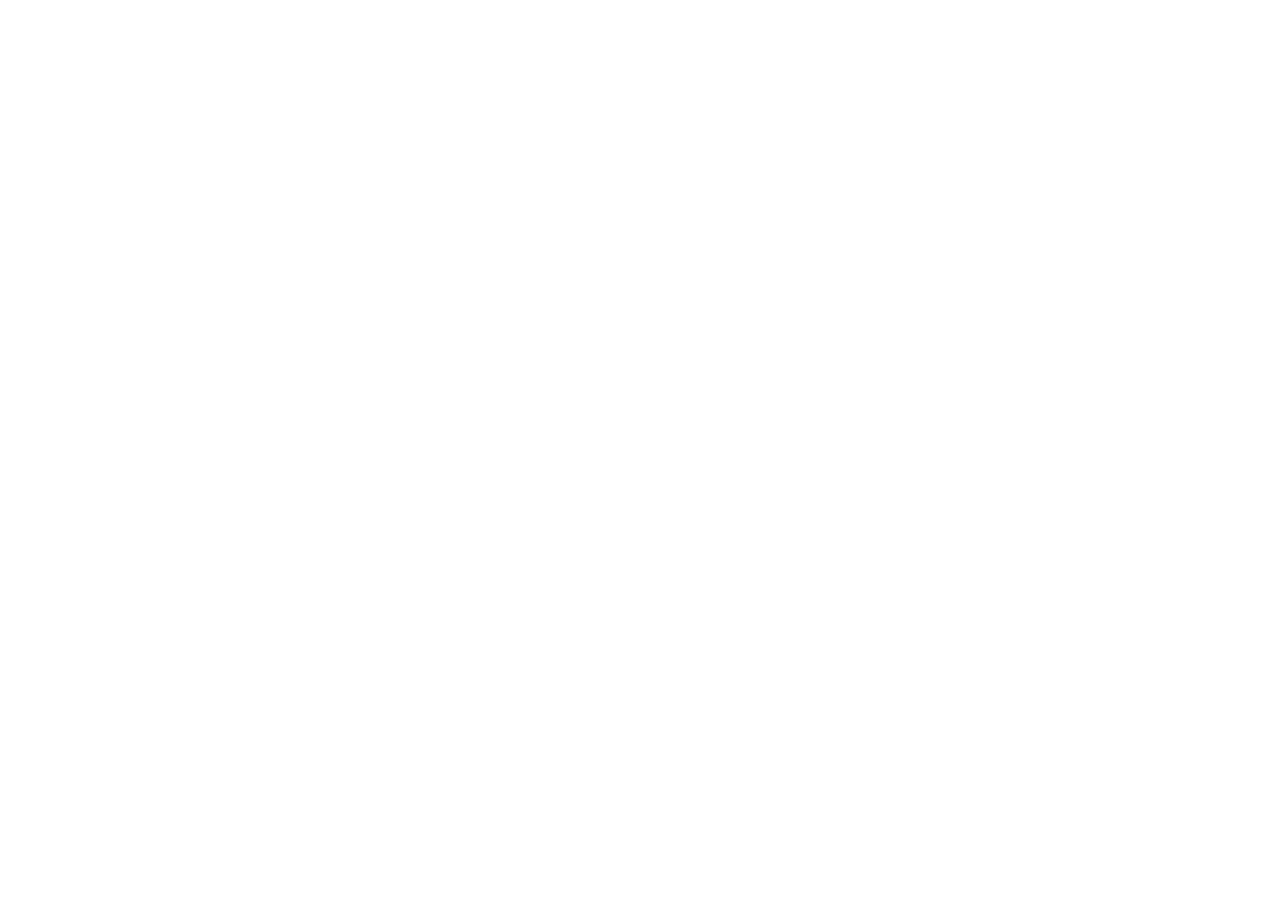
==== pages/index.html @ aff16e73 "Base" ====
<!DOCTYPE html>
<html lang="pt-br">
<head>
    <meta charset="UTF-8">
    <meta http-equiv="X-UA-Compatible" content="IE=edge">
    <meta name="viewport" content="width=device-width, initial-scale=1.0">
    <link rel="stylesheet" href="./styles/style.css">
    <title>LinkedIn</title>
</head>
<body>
   
</body>
</html>
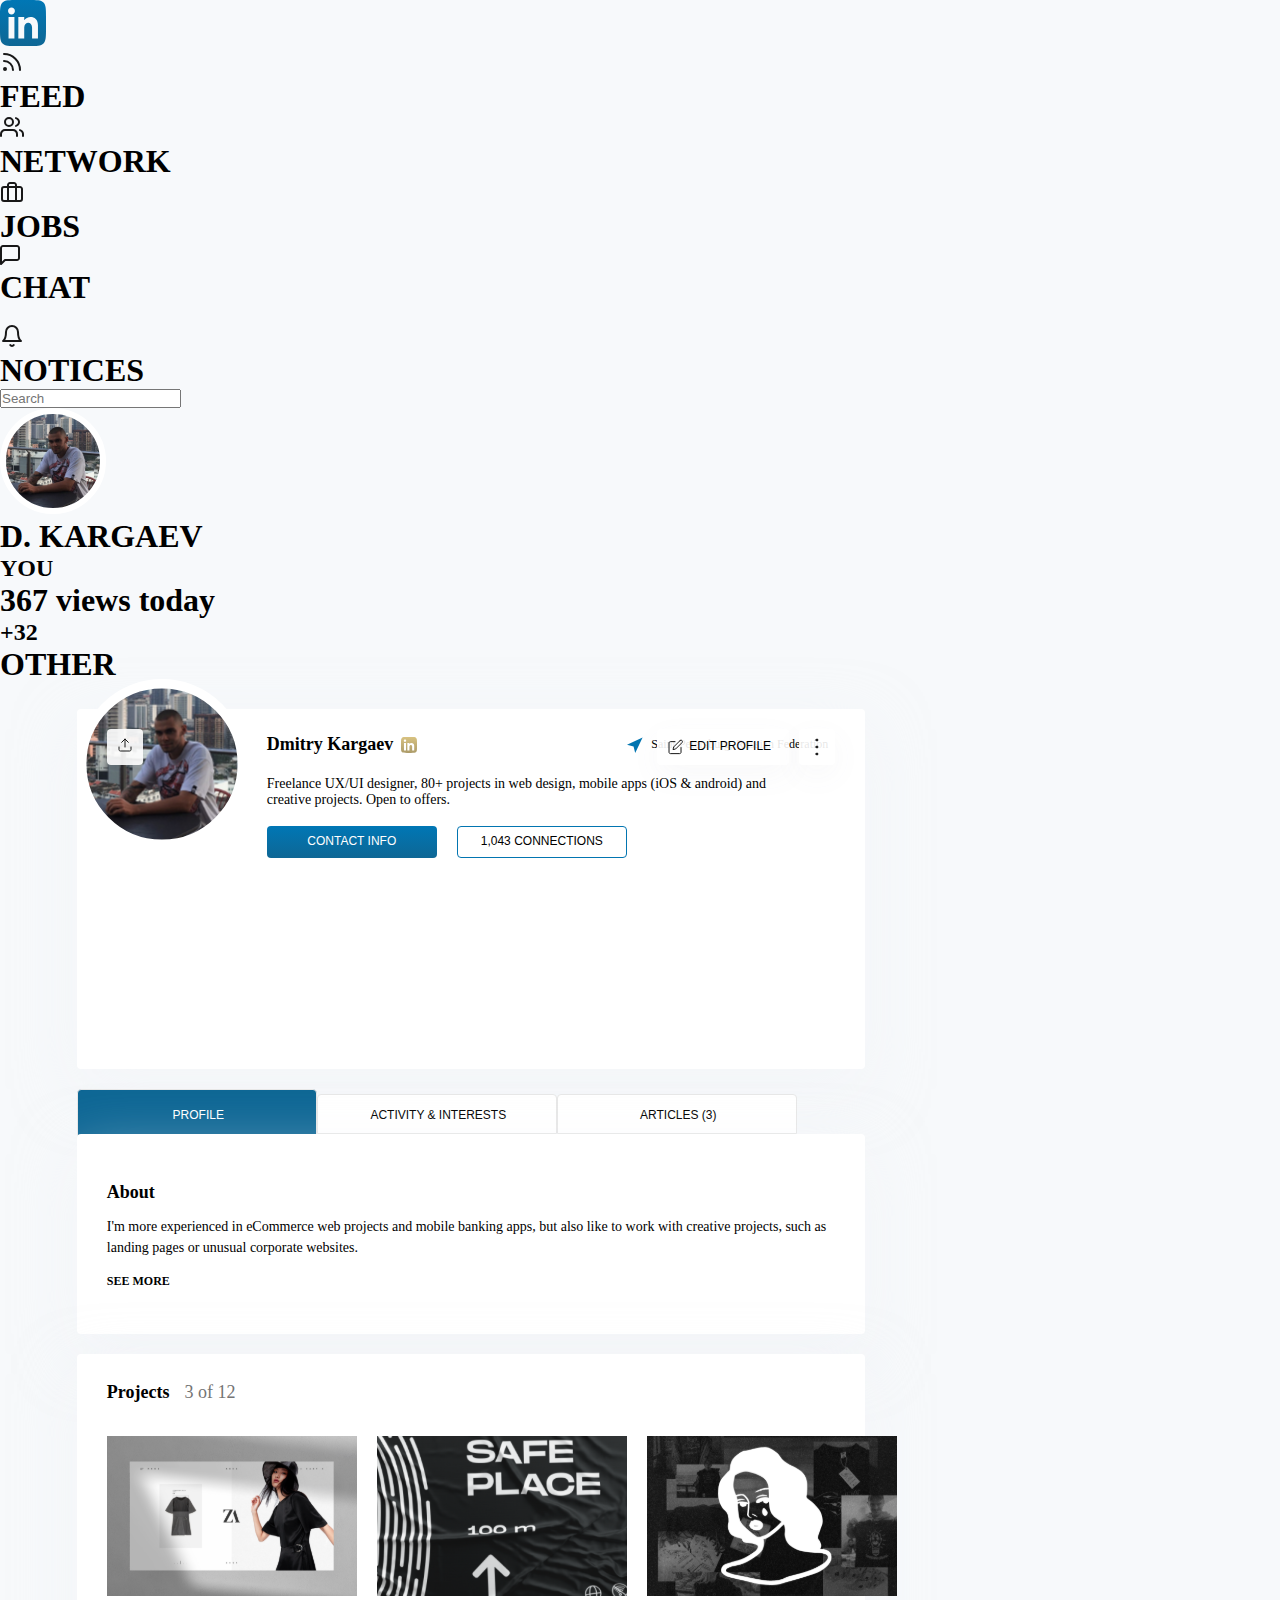
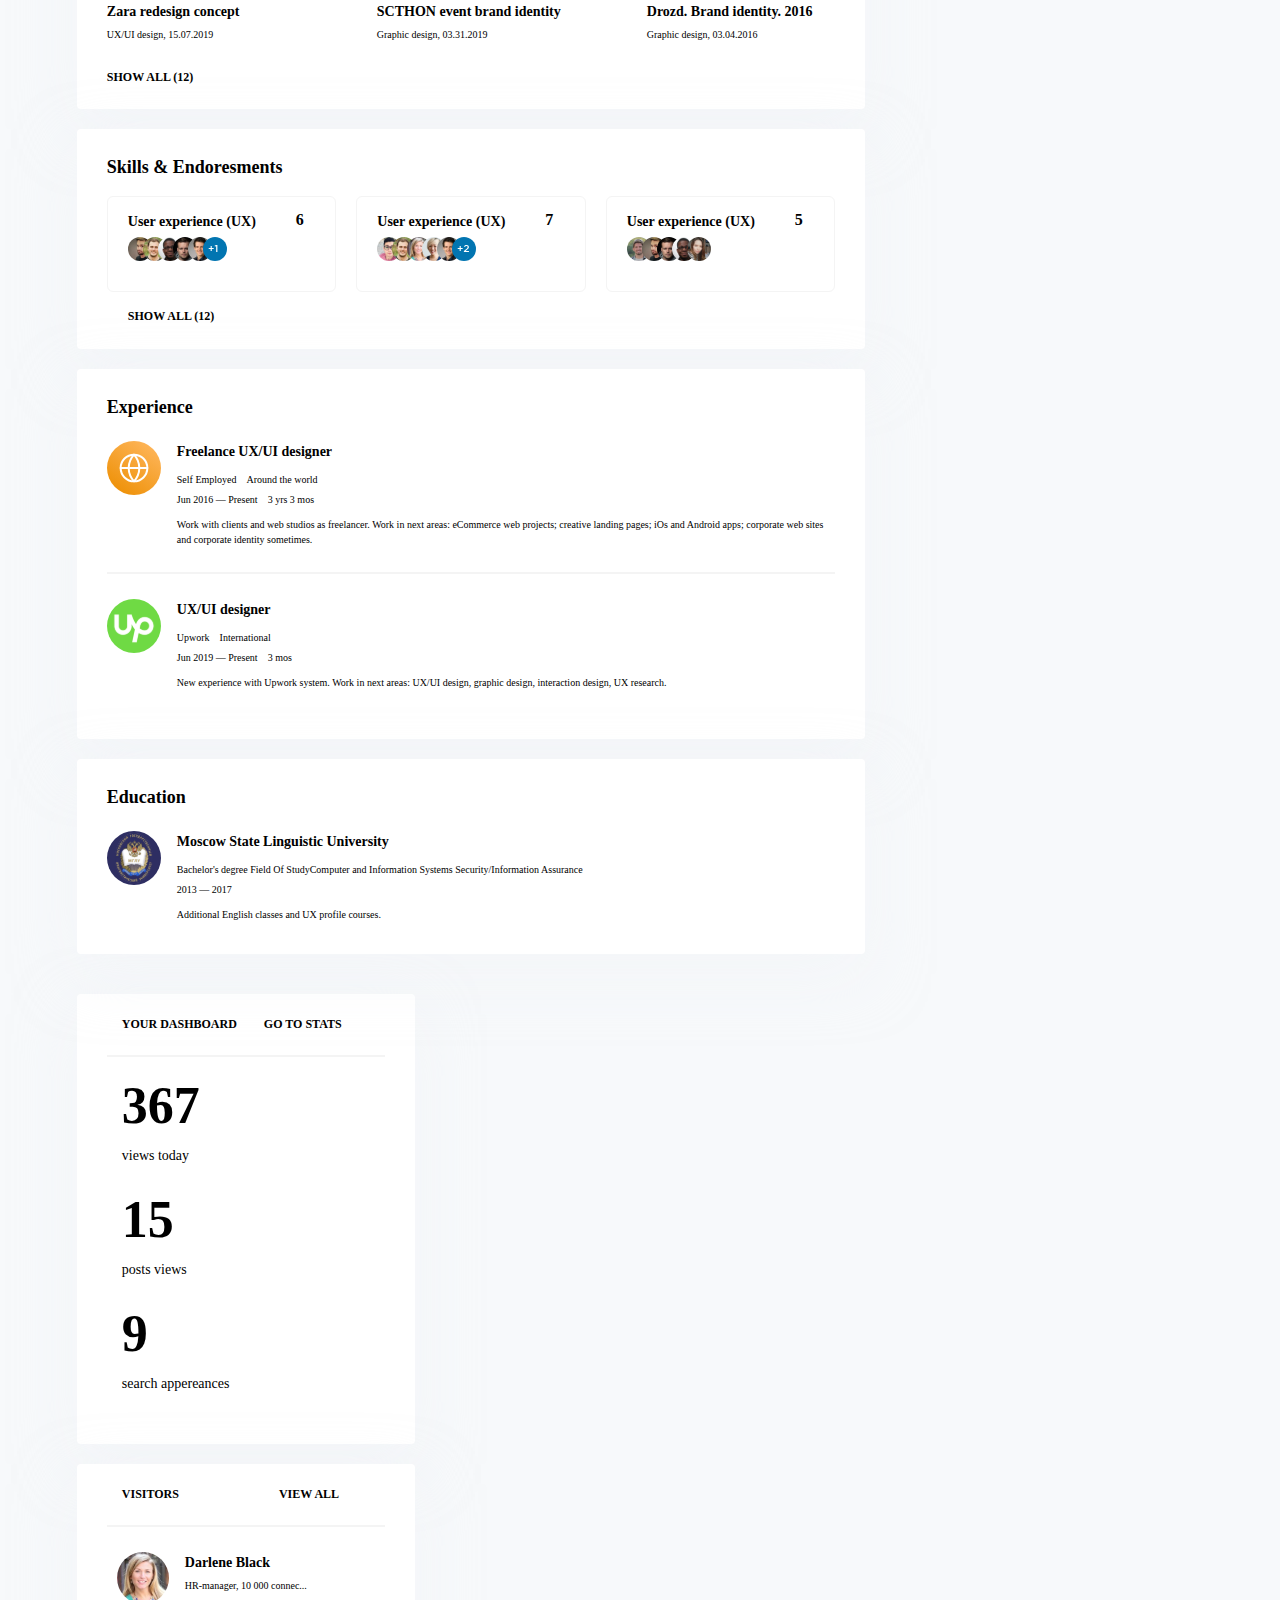
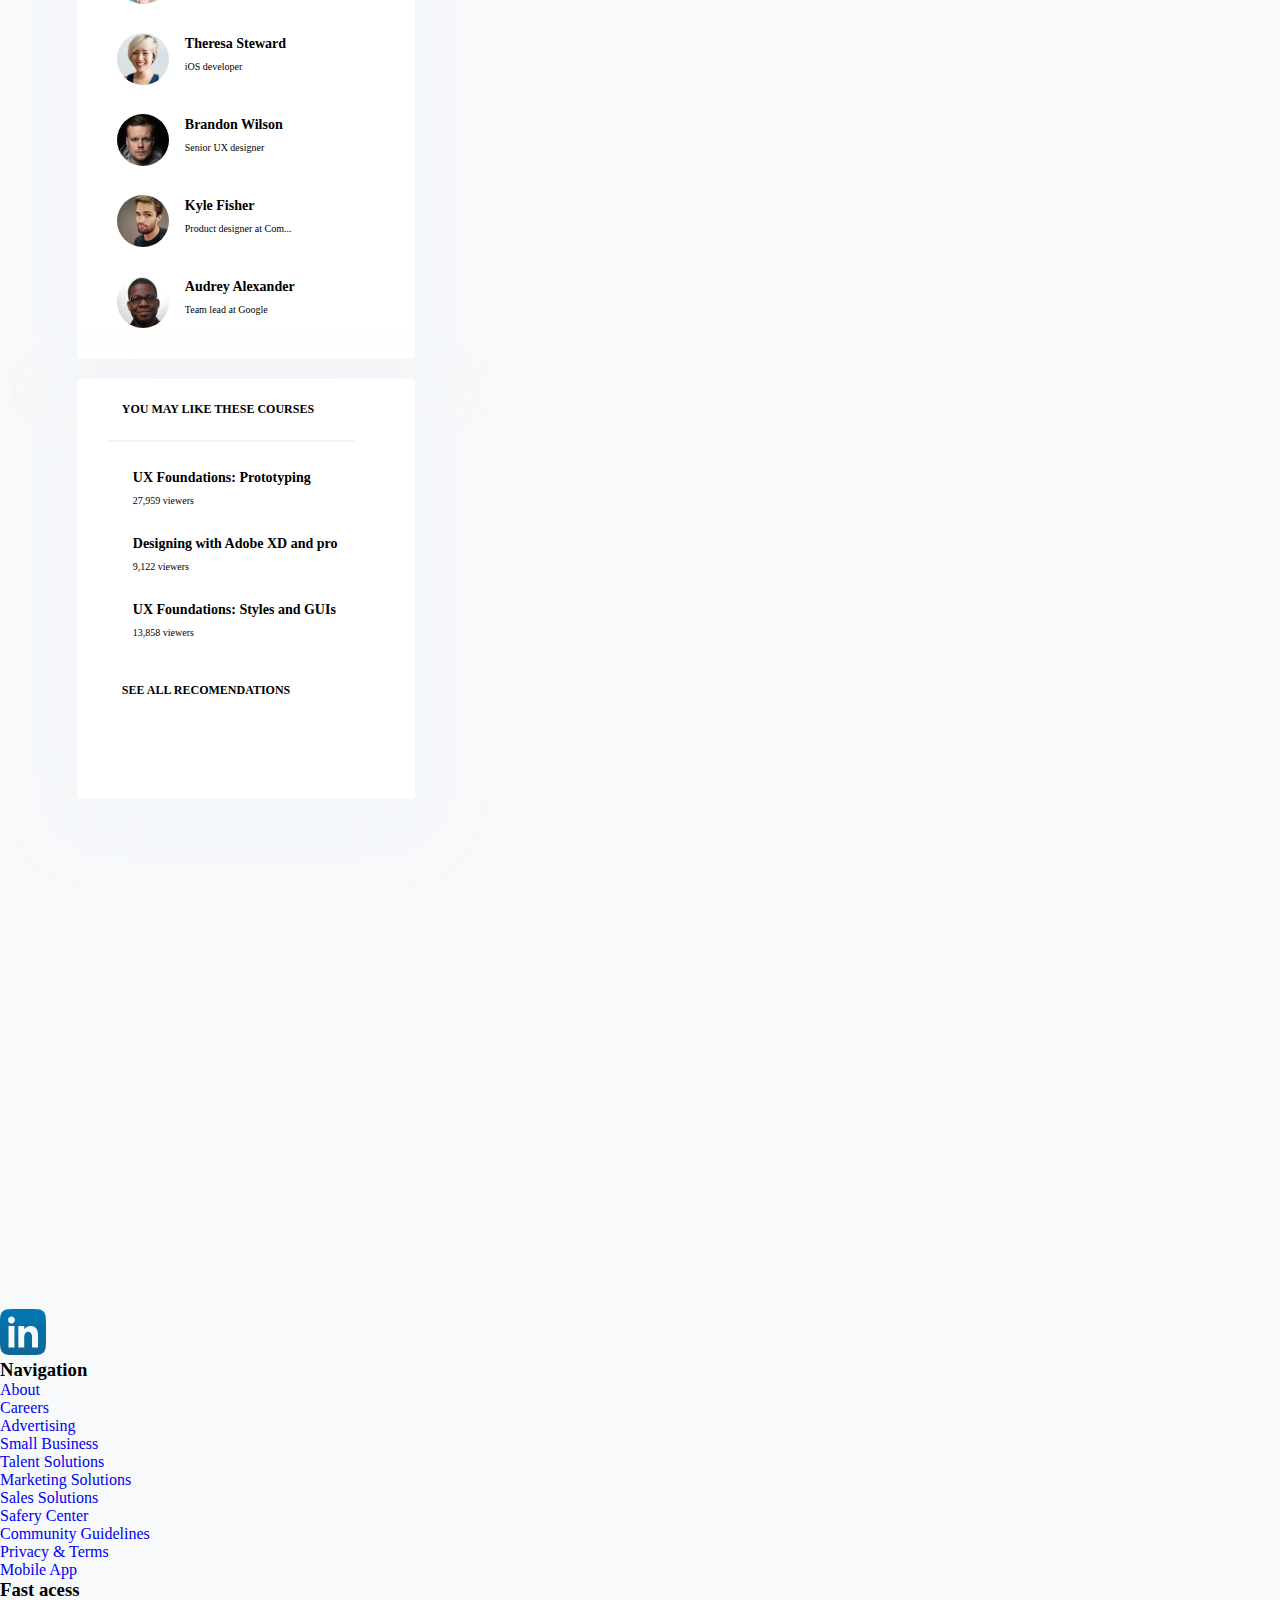
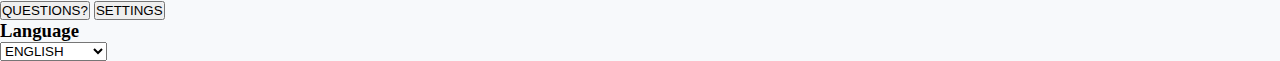
==== commit 1a2f3549: "doing  header" ====
--- a/pages/index.html
+++ b/pages/index.html
@@ -1,13 +1,482 @@
 <!DOCTYPE html>
 <html lang="pt-br">
-<head>
-    <meta charset="UTF-8">
-    <meta http-equiv="X-UA-Compatible" content="IE=edge">
-    <meta name="viewport" content="width=device-width, initial-scale=1.0">
-    <link rel="stylesheet" href="./styles/style.css">
+  <head>
+    <meta charset="UTF-8" />
+    <meta http-equiv="X-UA-Compatible" content="IE=edge" />
+    <meta name="viewport" content="width=device-width, initial-scale=1.0" />
+    <link rel="stylesheet" href="../src/components/style.css" />
     <title>LinkedIn</title>
-</head>
-<body>
-   
-</body>
-</html>+  </head>
+  <body>
+    <header>
+      <nav>
+        <!-- Logo Header -->
+        <div class="header-divisor">
+          <div class="header-logo">
+            <a href=""><img src="../src/img/header-img/logo.svg" alt="" /></a>
+          </div>
+        </div>
+
+        <!-- Icons Header -->
+        <div class="header-divisor">
+          <div class="icons-header">
+            <div class="icon-on-header">
+              <img src="../src/img/header-img/wifi-header.svg" alt="" />
+              <h1>FEED</h1>
+            </div>
+            <div class="icon-on-header">
+              <img src="../src/img/header-img/users-header.svg" alt="" />
+              <h1>NETWORK</h1>
+            </div>
+            <div class="icon-on-header">
+              <img src="../src/img/header-img/work-header.svg" alt="" />
+              <h1>JOBS</h1>
+            </div>
+            <div class="icon-on-header">
+              <img src="../src/img/header-img/msg-header.svg" alt="" />
+              <h1>CHAT</h1>
+            </div>
+            <img
+              src="../src/img/header-img/chat-count.svg"
+              class="chat-count-alert"
+              alt=""
+            />
+            <div class="icon-on-header">
+              <img src="../src/img/header-img/bell-header.svg" alt="" />
+              <h1>NOTICES</h1>
+            </div>
+          </div>
+        </div>
+
+        <!-- Search Header -->
+        <div class="header-divisor">
+          <div class="search-header">
+            <i class="fa-solid fa-magnifying-glass"></i>
+            <input type="text" placeholder="Search" />
+          </div>
+        </div>
+
+        <!-- Profile Header -->
+        <div class="header-divisor">
+          <div class="profile-header">
+            <div>
+              <img src="../src/img/feed-img/dmitry-kargaev-feed.svg" alt="" />
+            </div>
+
+            <div class="gapper-header">
+              <div class="text-header-profile">
+                <h1>D. KARGAEV</h1>
+                <h2>YOU</h2>
+              </div>
+              <div class="text-header-profile2">
+                <h1>367 views today</h1>
+                <h2>+32</h2>
+                <i class="fa-solid fa-arrow-trend-up"></i>
+              </div>
+            </div>
+          </div>
+        </div>
+        <div class="header-divisor other-header">
+          <i class="fa-solid fa-ellipsis"></i>
+          <h1>OTHER</h1>
+        </div>
+      </nav>
+    </header>
+    <div class="container-pattern">
+      <div class="container-70-profile">
+        <div class="box-container-feed">
+          <img src="../src/img/profile-img/profile-cape.svg" alt="" />
+
+          <div class="edit-profile">
+            <button class="button-upload">
+              <img src="../src/img/profile-img/upload.svg" alt="" />
+            </button>
+          </div>
+          <div class="edit-profile-container">
+            <button class="button-edit-profile">
+              <img src="../src/img/feed-img/edit.svg" alt="" />
+              <p class="edit-profile-text">EDIT PROFILE</p>
+            </button>
+            <button class="button-three-points">
+              <img src="../src/img/feed-img/more-horizontal.svg" alt="" />
+            </button>
+          </div>
+          <div class="profile-bio">
+            <div class="profile-photo">
+              <img src="../src/img/feed-img/profile-photo.svg" alt="" />
+            </div>
+            <div class="bio">
+              <div class="flex">
+                <div class="name">
+                  <p class="text"><b>Dmitry Kargaev</b></p>
+                  <img src="../src/img/feed-img/linkedin-logo.svg" alt="" />
+                </div>
+                <div class="location">
+                  <img
+                    class="location-img"
+                    src="../src/img/feed-img/send.svg"
+                    alt=""
+                  />
+                  <p class="text-2">Saint Petersburg, Russian Federation</p>
+                </div>
+              </div>
+              <div class="description">
+                <p class="text-3">
+                  Freelance UX/UI designer, 80+ projects in web design, mobile
+                  apps (iOS & android) and creative projects. Open to offers.
+                </p>
+              </div>
+              <div class="contact-info">
+                <button class="info text-button">CONTACT INFO</button>
+                <button class="conections text-button-2">
+                  1,043 CONNECTIONS
+                </button>
+              </div>
+            </div>
+          </div>
+        </div>
+        <div class="buttons-about">
+          <button class="profile-about">
+            <p class="card-about">PROFILE</p>
+          </button>
+          <button class="interestes-about">
+            <p class="card-about">ACTIVITY & INTERESTS</p>
+          </button>
+          <button class="articles-about">
+            <p class="card-about">ARTICLES (3)</p>
+          </button>
+        </div>
+        <div class="box-container-feed-2">
+          <div class="about">
+            <p class="about-title"><b>About</b></p>
+            <p class="about-text">
+              I'm more experienced in eCommerce web projects and mobile banking
+              apps, but also like to work with creative projects, such as
+              landing pages or unusual corporate websites.
+            </p>
+            <a class="link-see-more" href="#"> <b>SEE MORE</b></a>
+          </div>
+        </div>
+        <div class="box-container-feed-3">
+          <div class="projects">
+            <p class="title-projects"><b>Projects</b></p>
+            <p class="subtitle-projects">3 of 12</p>
+          </div>
+          <div class="photos-projects">
+            <div class="projects-carrosel">
+              <img src="../src/img/feed-img/zara.svg" alt="" />
+              <p class="projects-title-carrosel">
+                <b>Zara redesign concept</b>
+              </p>
+              <p class="projects-subtitle-carrosel">UX/UI design, 15.07.2019</p>
+              <a class="show-all" href="#"> <b>SHOW ALL (12)</b></a>
+            </div>
+            <div class="projects-carrosel">
+              <img src="../src/img/feed-img/event.svg" alt="" />
+              <p class="projects-title-carrosel">
+                <b> SCTHON event brand identity</b>
+              </p>
+              <p class="projects-subtitle-carrosel">
+                Graphic design, 03.31.2019
+              </p>
+            </div>
+            <div class="projects-carrosel">
+              <img src="../src/img/feed-img/drozd.svg" alt="" />
+              <p class="projects-title-carrosel">
+                <b>Drozd. Brand identity. 2016</b>
+              </p>
+              <p class="projects-subtitle-carrosel">
+                Graphic design, 03.04.2016
+              </p>
+            </div>
+          </div>
+        </div>
+        <div class="box-container-feed-4">
+          <div class="skills">
+            <p class="title-skills"><b>Skills & Endoresments</b></p>
+          </div>
+          <div class="users">
+            <div class="ux">
+              <div class="number-flex">
+                <p class="title-ux"><b>User experience (UX)</b></p>
+                <p class="number"><b>6</b></p>
+              </div>
+              <img src="../src/img/profile-img/users-1-skills.svg" alt="" />
+
+              <div class="show-all-div">
+                <a class="show-all" href="#"> <b>SHOW ALL (12)</b></a>
+              </div>
+            </div>
+            <div class="ux">
+              <div class="number-flex">
+                <p class="title-ux"><b>User experience (UX)</b></p>
+                <p class="number"><b>7</b></p>
+              </div>
+              <img src="../src/img/profile-img/users-2-skills.svg" alt="" />
+            </div>
+            <div class="ux">
+              <div class="number-flex">
+                <p class="title-ux"><b>User experience (UX)</b></p>
+                <p class="number"><b>5</b></p>
+              </div>
+              <img src="../src/img/profile-img/users-3-skills.svg" alt="" />
+            </div>
+          </div>
+        </div>
+        <div class="box-container-feed-5">
+          <p class="title-experience"><b>Experience</b></p>
+          <div class="experience-section-1">
+            <div class="freelancer-img">
+              <img src="../src/img/feed-img/freelancer-ux.svg" alt="" />
+            </div>
+            <div class="experience-section-1-column">
+              <p class="freelancer-title"><b>Freelance UX/UI designer</b></p>
+              <div class="second-text">
+                <p class="self-description">Self Employed</p>
+                <p class="self-description">Around the world</p>
+              </div>
+              <div class="second-text">
+                <p class="date-descripiton">Jun 2016 — Present</p>
+                <p class="year-descripiton">3 yrs 3 mos</p>
+              </div>
+              <p class="description-final-text">
+                Work with clients and web studios as freelancer. Work in next
+                areas: eCommerce web projects; creative landing pages; iOs and
+                Android apps; corporate web sites and corporate identity
+                sometimes.
+              </p>
+            </div>
+          </div>
+          <hr />
+          <div class="experience-section-1">
+            <div class="freelancer-img">
+              <img src="../src//img/feed-img/ux.svg" alt="" />
+            </div>
+            <div class="experience-section-1-column">
+              <p class="freelancer-title"><b>UX/UI designer</b></p>
+              <div class="second-text">
+                <p class="self-description">Upwork</p>
+                <p class="self-description">International</p>
+              </div>
+              <div class="second-text">
+                <p class="date-descripiton">Jun 2019 — Present</p>
+                <p class="year-descripiton">3 mos</p>
+              </div>
+              <p class="description-final-text">
+                New experience with Upwork system. Work in next areas: UX/UI
+                design, graphic design, interaction design, UX research.
+              </p>
+            </div>
+          </div>
+        </div>
+        <div class="box-container-feed-6">
+          <div class="skills">
+            <p class="title-skills"><b>Education</b></p>
+          </div>
+          <div class="experience-section-1">
+            <div class="freelancer-img">
+              <img src="../src/img/feed-img/moscow.svg" alt="" />
+            </div>
+            <div class="experience-section-1-column">
+              <p class="freelancer-title">
+                <b>Moscow State Linguistic University</b>
+              </p>
+              <div class="second-text">
+                <p class="self-description">
+                  Bachelor's degree Field Of StudyComputer and Information
+                  Systems Security/Information Assurance
+                </p>
+              </div>
+              <div class="second-text">
+                <p class="date-descripiton">2013 — 2017</p>
+              </div>
+              <p class="description-final-text">
+                Additional English classes and UX profile courses​.
+              </p>
+            </div>
+          </div>
+        </div>
+      </div>
+      <div class="container-30-profile">
+        <div class="box-container-right">
+          <div class="title-container-right">
+            <p class="dash-board"><b>YOUR DASHBOARD</b></p>
+            <a class="go-stats" href="#"><b>GO TO STATS</b></a>
+          </div>
+          <hr />
+          <div class="numbers-dashboard">
+            <p class="style-numbers"><b>367</b></p>
+            <p class="style-text">views today</p>
+          </div>
+          <div class="numbers-dashboard">
+            <p class="style-numbers"><b>15</b></p>
+            <p class="style-text">posts views</p>
+          </div>
+          <div class="numbers-dashboard">
+            <p class="style-numbers"><b>9</b></p>
+            <p class="style-text">search appereances</p>
+          </div>
+        </div>
+        <div class="box-container-right-2">
+          <div class="title-container-right-2">
+            <p class="dash-board"><b>VISITORS</b></p>
+            <p class="go-stats"><b>VIEW ALL</b></p>
+          </div>
+          <hr />
+          <div class="experience-section-1">
+            <div class="visitors-img">
+              <img src="../src/img/profile-img/darlene-black.svg" alt="" />
+            </div>
+            <div class="experience-section-1-column">
+              <p class="freelancer-title"><b>Darlene Black</b></p>
+              <div class="carreer">
+                <p class="self-description">HR-manager, 10 000 connec...</p>
+              </div>
+            </div>
+          </div>
+          <div class="experience-section-1">
+            <div class="visitors-img">
+              <img src="../src/img/profile-img/theresa-steward.svg" alt="" />
+            </div>
+            <div class="experience-section-1-column">
+              <p class="freelancer-title"><b>Theresa Steward</b></p>
+              <div class="carreer">
+                <p class="self-description">iOS developer</p>
+              </div>
+            </div>
+          </div>
+
+          <div class="experience-section-1">
+            <div class="visitors-img">
+              <img src="../src/img/profile-img/brandon-wilson.svg" alt="" />
+            </div>
+            <div class="experience-section-1-column">
+              <p class="freelancer-title"><b>Brandon Wilson</b></p>
+              <div class="carreer">
+                <p class="self-description">Senior UX designer</p>
+              </div>
+            </div>
+          </div>
+
+          <div class="experience-section-1">
+            <div class="visitors-img">
+              <img src="../src/img/profile-img/kyle-fisher.svg" alt="" />
+            </div>
+            <div class="experience-section-1-column">
+              <p class="freelancer-title"><b>Kyle Fisher</b></p>
+              <div class="carreer">
+                <p class="self-description">Product designer at Com...</p>
+              </div>
+            </div>
+          </div>
+
+          <div class="experience-section-1">
+            <div class="visitors-img">
+              <img src="../src/img/profile-img/audrey-alexander.svg" alt="" />
+            </div>
+            <div class="experience-section-1-column">
+              <p class="freelancer-title"><b>Audrey Alexander</b></p>
+              <div class="carreer">
+                <p class="self-description">Team lead at Google</p>
+              </div>
+            </div>
+          </div>
+        </div>
+        <div class="box-container-right-3">
+          <div class="title-container-right-2">
+            <p class="dash-board"><b>YOU MAY LIKE THESE COURSES</b></p>
+          </div>
+          <hr />
+          <div class="experience-section-1">
+            <div class="visitors-img">
+              <img src="../src/img/feed-img/foundations.svg" alt="" />
+            </div>
+            <div class="experience-section-1-column">
+              <p class="freelancer-title"><b>UX Foundations: Prototyping</b></p>
+              <div class="carreer">
+                <p class="self-description">27,959 viewers</p>
+              </div>
+            </div>
+          </div>
+          <div class="experience-section-1">
+            <div class="visitors-img">
+              <img src="../src/img/profile-img/designing-with.svg" alt="" />
+            </div>
+            <div class="experience-section-1-column">
+              <p class="freelancer-title">
+                <b>Designing with Adobe XD and pro</b>
+              </p>
+              <div class="carreer">
+                <p class="self-description">9,122 viewers</p>
+              </div>
+            </div>
+          </div>
+          <div class="experience-section-1">
+            <div class="visitors-img">
+              <img src="../src/img/profile-img/ux-styles.svg" alt="" />
+            </div>
+            <div class="experience-section-1-column">
+              <p class="freelancer-title">
+                <b>UX Foundations: Styles and GUIs</b>
+              </p>
+              <div class="carreer">
+                <p class="self-description">13,858 viewers</p>
+              </div>
+            </div>
+          </div>
+
+          <p class="show-all-2"><b>SEE ALL RECOMENDATIONS</b></p>
+        </div>
+      </div>
+    </div>
+    <footer>
+      <div class="imgs-footer-logo">
+        <img src="../src/img/header-img/logo.svg" alt="" />
+        <img src="../src/img/header-img/linkedin-txt-footer.svg" alt="" />
+      </div>
+      <div class="col01-footer">
+        <ul>
+          <li><h3>Navigation</h3></li>
+          <li><a href="#">About</a></li>
+          <li><a href="#">Careers</a></li>
+          <li><a href="#">Advertising</a></li>
+          <li><a href="#">Small Business</a></li>
+        </ul>
+      </div>
+      <div class="coltxt-footer">
+        <ul>
+          <li><a href="#">Talent Solutions</a></li>
+          <li><a href="#">Marketing Solutions</a></li>
+          <li><a href="#">Sales Solutions</a></li>
+          <li><a href="#">Safery Center</a></li>
+        </ul>
+      </div>
+      <div class="coltxt-footer">
+        <ul>
+          <li><a href="#">Community Guidelines</a></li>
+          <li><a href="#">Privacy & Terms</a></li>
+          <li><a href="#">Mobile App</a></li>
+        </ul>
+      </div>
+      <div class="col02-footer">
+        <h3>Fast acess</h3>
+        <div class="bts-on-footer">
+          <button class="blue-button-ft">
+            QUESTIONS?<i class="fa-regular fa-circle-question"></i>
+          </button>
+          <button class="off-button-ft">
+            SETTINGS<i class="fa-solid fa-gear"></i>
+          </button>
+        </div>
+      </div>
+      <div class="col02-footer">
+        <h3>Language</h3>
+        <select name="lang" id="">
+          <option value="english">ENGLISH</option>
+          <option value="pt-br">PORTUGUÊS</option>
+          <option value="spanish">ESPANHOL</option>
+        </select>
+      </div>
+    </footer>
+  </body>
+</html>
--- a/src/components/style.css
+++ b/src/components/style.css
@@ -0,0 +1,16 @@
+@import url(./feed.css);
+@import url(./index.css);
+@import url(./constants.css);
+
+* {
+    margin: 0;
+    padding: 0;
+}
+
+body {
+    background-color: var(--bg-color);
+}
+
+.container-pattern  {
+    margin: 2% 6%;
+}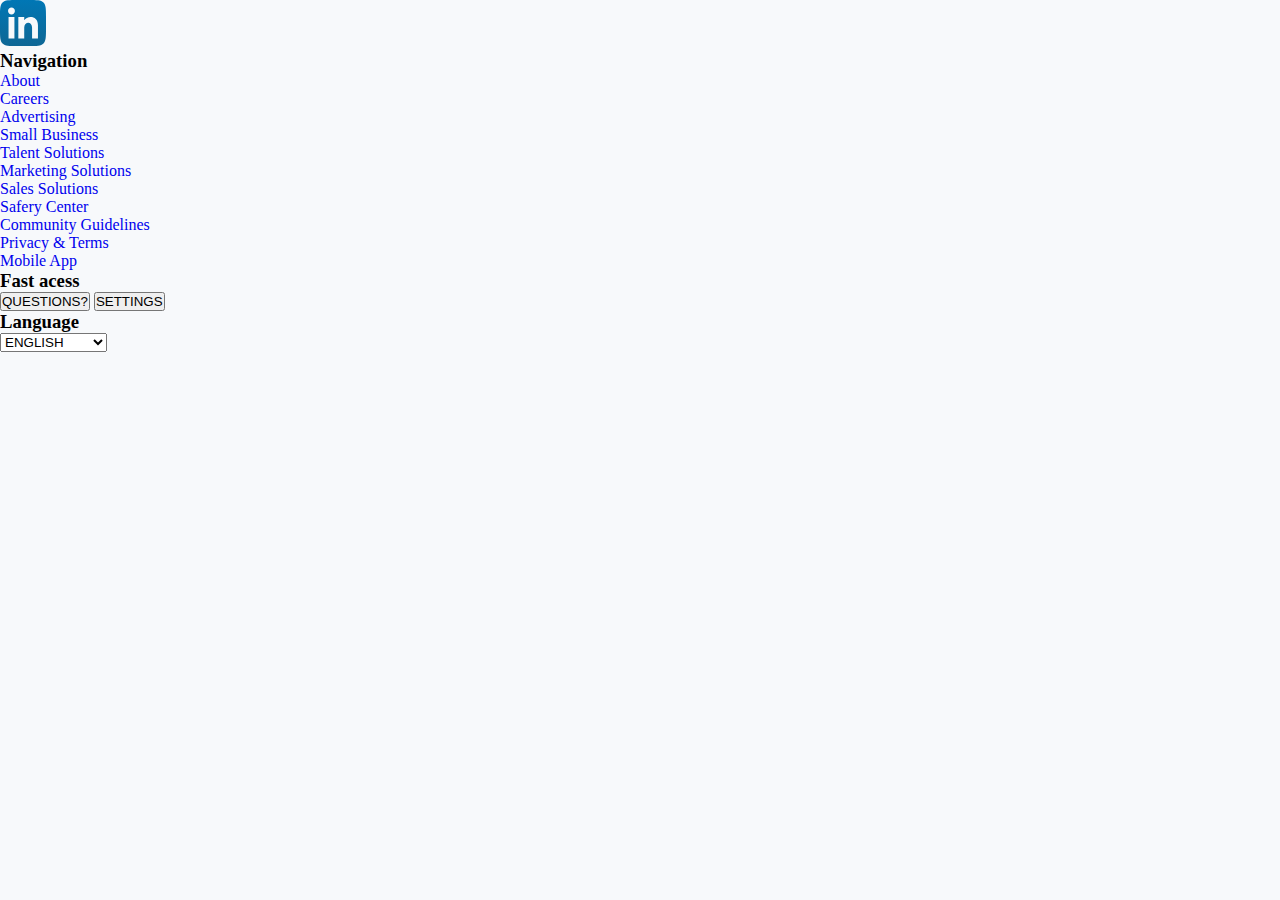
==== commit fda2194b: "Footers" ====
--- a/pages/index.html
+++ b/pages/index.html
@@ -1,482 +1,59 @@
 <!DOCTYPE html>
 <html lang="pt-br">
-  <head>
-    <meta charset="UTF-8" />
-    <meta http-equiv="X-UA-Compatible" content="IE=edge" />
-    <meta name="viewport" content="width=device-width, initial-scale=1.0" />
-    <link rel="stylesheet" href="../src/components/style.css" />
+<head>
+    <meta charset="UTF-8">
+    <meta http-equiv="X-UA-Compatible" content="IE=edge">
+    <meta name="viewport" content="width=device-width, initial-scale=1.0">
+    <link rel="stylesheet" href="../src/components/style.css">
     <title>LinkedIn</title>
-  </head>
-  <body>
-    <header>
-      <nav>
-        <!-- Logo Header -->
-        <div class="header-divisor">
-          <div class="header-logo">
-            <a href=""><img src="../src/img/header-img/logo.svg" alt="" /></a>
-          </div>
+</head>
+<body>
+    
+    <footer>
+        <div class="imgs-footer-logo">
+            <img src="../src/img/header-img/logo.svg" alt="">
+            <img src="../src/img/header-img/linkedin-txt-footer.svg" alt="">
         </div>
-
-        <!-- Icons Header -->
-        <div class="header-divisor">
-          <div class="icons-header">
-            <div class="icon-on-header">
-              <img src="../src/img/header-img/wifi-header.svg" alt="" />
-              <h1>FEED</h1>
+        <div class="col01-footer">
+            <ul>
+                <li><h3>Navigation</h3></li>
+                <li><a href="#">About</a></li>
+                <li><a href="#">Careers</a></li>
+                <li><a href="#">Advertising</a></li>
+                <li><a href="#">Small Business</a></li>
+            </ul>
+        </div>
+        <div class="coltxt-footer">
+            <ul>
+                <li><a href="#">Talent Solutions</a></li>
+                <li><a href="#">Marketing Solutions</a></li>
+                <li><a href="#">Sales Solutions</a></li>
+                <li><a href="#">Safery Center</a></li>
+            </ul>
+        </div>
+        <div class="coltxt-footer">
+            <ul>
+                <li><a href="#">Community Guidelines</a></li>
+                <li><a href="#">Privacy & Terms</a></li>
+                <li><a href="#">Mobile App</a></li>
+            </ul>
+        </div>
+        <div class="col02-footer">
+            <h3>Fast acess</h3>
+            <div class="bts-on-footer">
+                <button class="blue-button-ft">QUESTIONS?<i class="fa-regular fa-circle-question"></i></button>
+                <button class="off-button-ft">SETTINGS<i class="fa-solid fa-gear"></i></button>
             </div>
-            <div class="icon-on-header">
-              <img src="../src/img/header-img/users-header.svg" alt="" />
-              <h1>NETWORK</h1>
-            </div>
-            <div class="icon-on-header">
-              <img src="../src/img/header-img/work-header.svg" alt="" />
-              <h1>JOBS</h1>
-            </div>
-            <div class="icon-on-header">
-              <img src="../src/img/header-img/msg-header.svg" alt="" />
-              <h1>CHAT</h1>
-            </div>
-            <img
-              src="../src/img/header-img/chat-count.svg"
-              class="chat-count-alert"
-              alt=""
-            />
-            <div class="icon-on-header">
-              <img src="../src/img/header-img/bell-header.svg" alt="" />
-              <h1>NOTICES</h1>
-            </div>
-          </div>
+            
         </div>
-
-        <!-- Search Header -->
-        <div class="header-divisor">
-          <div class="search-header">
-            <i class="fa-solid fa-magnifying-glass"></i>
-            <input type="text" placeholder="Search" />
-          </div>
+        <div class="col02-footer">
+            <h3>Language</h3>
+           <select name="lang" id="">
+                <option value="english">ENGLISH</option>
+                <option value="pt-br">PORTUGUÊS</option>
+                <option value="spanish">ESPANHOL</option>
+           </select> 
         </div>
-
-        <!-- Profile Header -->
-        <div class="header-divisor">
-          <div class="profile-header">
-            <div>
-              <img src="../src/img/feed-img/dmitry-kargaev-feed.svg" alt="" />
-            </div>
-
-            <div class="gapper-header">
-              <div class="text-header-profile">
-                <h1>D. KARGAEV</h1>
-                <h2>YOU</h2>
-              </div>
-              <div class="text-header-profile2">
-                <h1>367 views today</h1>
-                <h2>+32</h2>
-                <i class="fa-solid fa-arrow-trend-up"></i>
-              </div>
-            </div>
-          </div>
-        </div>
-        <div class="header-divisor other-header">
-          <i class="fa-solid fa-ellipsis"></i>
-          <h1>OTHER</h1>
-        </div>
-      </nav>
-    </header>
-    <div class="container-pattern">
-      <div class="container-70-profile">
-        <div class="box-container-feed">
-          <img src="../src/img/profile-img/profile-cape.svg" alt="" />
-
-          <div class="edit-profile">
-            <button class="button-upload">
-              <img src="../src/img/profile-img/upload.svg" alt="" />
-            </button>
-          </div>
-          <div class="edit-profile-container">
-            <button class="button-edit-profile">
-              <img src="../src/img/feed-img/edit.svg" alt="" />
-              <p class="edit-profile-text">EDIT PROFILE</p>
-            </button>
-            <button class="button-three-points">
-              <img src="../src/img/feed-img/more-horizontal.svg" alt="" />
-            </button>
-          </div>
-          <div class="profile-bio">
-            <div class="profile-photo">
-              <img src="../src/img/feed-img/profile-photo.svg" alt="" />
-            </div>
-            <div class="bio">
-              <div class="flex">
-                <div class="name">
-                  <p class="text"><b>Dmitry Kargaev</b></p>
-                  <img src="../src/img/feed-img/linkedin-logo.svg" alt="" />
-                </div>
-                <div class="location">
-                  <img
-                    class="location-img"
-                    src="../src/img/feed-img/send.svg"
-                    alt=""
-                  />
-                  <p class="text-2">Saint Petersburg, Russian Federation</p>
-                </div>
-              </div>
-              <div class="description">
-                <p class="text-3">
-                  Freelance UX/UI designer, 80+ projects in web design, mobile
-                  apps (iOS & android) and creative projects. Open to offers.
-                </p>
-              </div>
-              <div class="contact-info">
-                <button class="info text-button">CONTACT INFO</button>
-                <button class="conections text-button-2">
-                  1,043 CONNECTIONS
-                </button>
-              </div>
-            </div>
-          </div>
-        </div>
-        <div class="buttons-about">
-          <button class="profile-about">
-            <p class="card-about">PROFILE</p>
-          </button>
-          <button class="interestes-about">
-            <p class="card-about">ACTIVITY & INTERESTS</p>
-          </button>
-          <button class="articles-about">
-            <p class="card-about">ARTICLES (3)</p>
-          </button>
-        </div>
-        <div class="box-container-feed-2">
-          <div class="about">
-            <p class="about-title"><b>About</b></p>
-            <p class="about-text">
-              I'm more experienced in eCommerce web projects and mobile banking
-              apps, but also like to work with creative projects, such as
-              landing pages or unusual corporate websites.
-            </p>
-            <a class="link-see-more" href="#"> <b>SEE MORE</b></a>
-          </div>
-        </div>
-        <div class="box-container-feed-3">
-          <div class="projects">
-            <p class="title-projects"><b>Projects</b></p>
-            <p class="subtitle-projects">3 of 12</p>
-          </div>
-          <div class="photos-projects">
-            <div class="projects-carrosel">
-              <img src="../src/img/feed-img/zara.svg" alt="" />
-              <p class="projects-title-carrosel">
-                <b>Zara redesign concept</b>
-              </p>
-              <p class="projects-subtitle-carrosel">UX/UI design, 15.07.2019</p>
-              <a class="show-all" href="#"> <b>SHOW ALL (12)</b></a>
-            </div>
-            <div class="projects-carrosel">
-              <img src="../src/img/feed-img/event.svg" alt="" />
-              <p class="projects-title-carrosel">
-                <b> SCTHON event brand identity</b>
-              </p>
-              <p class="projects-subtitle-carrosel">
-                Graphic design, 03.31.2019
-              </p>
-            </div>
-            <div class="projects-carrosel">
-              <img src="../src/img/feed-img/drozd.svg" alt="" />
-              <p class="projects-title-carrosel">
-                <b>Drozd. Brand identity. 2016</b>
-              </p>
-              <p class="projects-subtitle-carrosel">
-                Graphic design, 03.04.2016
-              </p>
-            </div>
-          </div>
-        </div>
-        <div class="box-container-feed-4">
-          <div class="skills">
-            <p class="title-skills"><b>Skills & Endoresments</b></p>
-          </div>
-          <div class="users">
-            <div class="ux">
-              <div class="number-flex">
-                <p class="title-ux"><b>User experience (UX)</b></p>
-                <p class="number"><b>6</b></p>
-              </div>
-              <img src="../src/img/profile-img/users-1-skills.svg" alt="" />
-
-              <div class="show-all-div">
-                <a class="show-all" href="#"> <b>SHOW ALL (12)</b></a>
-              </div>
-            </div>
-            <div class="ux">
-              <div class="number-flex">
-                <p class="title-ux"><b>User experience (UX)</b></p>
-                <p class="number"><b>7</b></p>
-              </div>
-              <img src="../src/img/profile-img/users-2-skills.svg" alt="" />
-            </div>
-            <div class="ux">
-              <div class="number-flex">
-                <p class="title-ux"><b>User experience (UX)</b></p>
-                <p class="number"><b>5</b></p>
-              </div>
-              <img src="../src/img/profile-img/users-3-skills.svg" alt="" />
-            </div>
-          </div>
-        </div>
-        <div class="box-container-feed-5">
-          <p class="title-experience"><b>Experience</b></p>
-          <div class="experience-section-1">
-            <div class="freelancer-img">
-              <img src="../src/img/feed-img/freelancer-ux.svg" alt="" />
-            </div>
-            <div class="experience-section-1-column">
-              <p class="freelancer-title"><b>Freelance UX/UI designer</b></p>
-              <div class="second-text">
-                <p class="self-description">Self Employed</p>
-                <p class="self-description">Around the world</p>
-              </div>
-              <div class="second-text">
-                <p class="date-descripiton">Jun 2016 — Present</p>
-                <p class="year-descripiton">3 yrs 3 mos</p>
-              </div>
-              <p class="description-final-text">
-                Work with clients and web studios as freelancer. Work in next
-                areas: eCommerce web projects; creative landing pages; iOs and
-                Android apps; corporate web sites and corporate identity
-                sometimes.
-              </p>
-            </div>
-          </div>
-          <hr />
-          <div class="experience-section-1">
-            <div class="freelancer-img">
-              <img src="../src//img/feed-img/ux.svg" alt="" />
-            </div>
-            <div class="experience-section-1-column">
-              <p class="freelancer-title"><b>UX/UI designer</b></p>
-              <div class="second-text">
-                <p class="self-description">Upwork</p>
-                <p class="self-description">International</p>
-              </div>
-              <div class="second-text">
-                <p class="date-descripiton">Jun 2019 — Present</p>
-                <p class="year-descripiton">3 mos</p>
-              </div>
-              <p class="description-final-text">
-                New experience with Upwork system. Work in next areas: UX/UI
-                design, graphic design, interaction design, UX research.
-              </p>
-            </div>
-          </div>
-        </div>
-        <div class="box-container-feed-6">
-          <div class="skills">
-            <p class="title-skills"><b>Education</b></p>
-          </div>
-          <div class="experience-section-1">
-            <div class="freelancer-img">
-              <img src="../src/img/feed-img/moscow.svg" alt="" />
-            </div>
-            <div class="experience-section-1-column">
-              <p class="freelancer-title">
-                <b>Moscow State Linguistic University</b>
-              </p>
-              <div class="second-text">
-                <p class="self-description">
-                  Bachelor's degree Field Of StudyComputer and Information
-                  Systems Security/Information Assurance
-                </p>
-              </div>
-              <div class="second-text">
-                <p class="date-descripiton">2013 — 2017</p>
-              </div>
-              <p class="description-final-text">
-                Additional English classes and UX profile courses​.
-              </p>
-            </div>
-          </div>
-        </div>
-      </div>
-      <div class="container-30-profile">
-        <div class="box-container-right">
-          <div class="title-container-right">
-            <p class="dash-board"><b>YOUR DASHBOARD</b></p>
-            <a class="go-stats" href="#"><b>GO TO STATS</b></a>
-          </div>
-          <hr />
-          <div class="numbers-dashboard">
-            <p class="style-numbers"><b>367</b></p>
-            <p class="style-text">views today</p>
-          </div>
-          <div class="numbers-dashboard">
-            <p class="style-numbers"><b>15</b></p>
-            <p class="style-text">posts views</p>
-          </div>
-          <div class="numbers-dashboard">
-            <p class="style-numbers"><b>9</b></p>
-            <p class="style-text">search appereances</p>
-          </div>
-        </div>
-        <div class="box-container-right-2">
-          <div class="title-container-right-2">
-            <p class="dash-board"><b>VISITORS</b></p>
-            <p class="go-stats"><b>VIEW ALL</b></p>
-          </div>
-          <hr />
-          <div class="experience-section-1">
-            <div class="visitors-img">
-              <img src="../src/img/profile-img/darlene-black.svg" alt="" />
-            </div>
-            <div class="experience-section-1-column">
-              <p class="freelancer-title"><b>Darlene Black</b></p>
-              <div class="carreer">
-                <p class="self-description">HR-manager, 10 000 connec...</p>
-              </div>
-            </div>
-          </div>
-          <div class="experience-section-1">
-            <div class="visitors-img">
-              <img src="../src/img/profile-img/theresa-steward.svg" alt="" />
-            </div>
-            <div class="experience-section-1-column">
-              <p class="freelancer-title"><b>Theresa Steward</b></p>
-              <div class="carreer">
-                <p class="self-description">iOS developer</p>
-              </div>
-            </div>
-          </div>
-
-          <div class="experience-section-1">
-            <div class="visitors-img">
-              <img src="../src/img/profile-img/brandon-wilson.svg" alt="" />
-            </div>
-            <div class="experience-section-1-column">
-              <p class="freelancer-title"><b>Brandon Wilson</b></p>
-              <div class="carreer">
-                <p class="self-description">Senior UX designer</p>
-              </div>
-            </div>
-          </div>
-
-          <div class="experience-section-1">
-            <div class="visitors-img">
-              <img src="../src/img/profile-img/kyle-fisher.svg" alt="" />
-            </div>
-            <div class="experience-section-1-column">
-              <p class="freelancer-title"><b>Kyle Fisher</b></p>
-              <div class="carreer">
-                <p class="self-description">Product designer at Com...</p>
-              </div>
-            </div>
-          </div>
-
-          <div class="experience-section-1">
-            <div class="visitors-img">
-              <img src="../src/img/profile-img/audrey-alexander.svg" alt="" />
-            </div>
-            <div class="experience-section-1-column">
-              <p class="freelancer-title"><b>Audrey Alexander</b></p>
-              <div class="carreer">
-                <p class="self-description">Team lead at Google</p>
-              </div>
-            </div>
-          </div>
-        </div>
-        <div class="box-container-right-3">
-          <div class="title-container-right-2">
-            <p class="dash-board"><b>YOU MAY LIKE THESE COURSES</b></p>
-          </div>
-          <hr />
-          <div class="experience-section-1">
-            <div class="visitors-img">
-              <img src="../src/img/feed-img/foundations.svg" alt="" />
-            </div>
-            <div class="experience-section-1-column">
-              <p class="freelancer-title"><b>UX Foundations: Prototyping</b></p>
-              <div class="carreer">
-                <p class="self-description">27,959 viewers</p>
-              </div>
-            </div>
-          </div>
-          <div class="experience-section-1">
-            <div class="visitors-img">
-              <img src="../src/img/profile-img/designing-with.svg" alt="" />
-            </div>
-            <div class="experience-section-1-column">
-              <p class="freelancer-title">
-                <b>Designing with Adobe XD and pro</b>
-              </p>
-              <div class="carreer">
-                <p class="self-description">9,122 viewers</p>
-              </div>
-            </div>
-          </div>
-          <div class="experience-section-1">
-            <div class="visitors-img">
-              <img src="../src/img/profile-img/ux-styles.svg" alt="" />
-            </div>
-            <div class="experience-section-1-column">
-              <p class="freelancer-title">
-                <b>UX Foundations: Styles and GUIs</b>
-              </p>
-              <div class="carreer">
-                <p class="self-description">13,858 viewers</p>
-              </div>
-            </div>
-          </div>
-
-          <p class="show-all-2"><b>SEE ALL RECOMENDATIONS</b></p>
-        </div>
-      </div>
-    </div>
-    <footer>
-      <div class="imgs-footer-logo">
-        <img src="../src/img/header-img/logo.svg" alt="" />
-        <img src="../src/img/header-img/linkedin-txt-footer.svg" alt="" />
-      </div>
-      <div class="col01-footer">
-        <ul>
-          <li><h3>Navigation</h3></li>
-          <li><a href="#">About</a></li>
-          <li><a href="#">Careers</a></li>
-          <li><a href="#">Advertising</a></li>
-          <li><a href="#">Small Business</a></li>
-        </ul>
-      </div>
-      <div class="coltxt-footer">
-        <ul>
-          <li><a href="#">Talent Solutions</a></li>
-          <li><a href="#">Marketing Solutions</a></li>
-          <li><a href="#">Sales Solutions</a></li>
-          <li><a href="#">Safery Center</a></li>
-        </ul>
-      </div>
-      <div class="coltxt-footer">
-        <ul>
-          <li><a href="#">Community Guidelines</a></li>
-          <li><a href="#">Privacy & Terms</a></li>
-          <li><a href="#">Mobile App</a></li>
-        </ul>
-      </div>
-      <div class="col02-footer">
-        <h3>Fast acess</h3>
-        <div class="bts-on-footer">
-          <button class="blue-button-ft">
-            QUESTIONS?<i class="fa-regular fa-circle-question"></i>
-          </button>
-          <button class="off-button-ft">
-            SETTINGS<i class="fa-solid fa-gear"></i>
-          </button>
-        </div>
-      </div>
-      <div class="col02-footer">
-        <h3>Language</h3>
-        <select name="lang" id="">
-          <option value="english">ENGLISH</option>
-          <option value="pt-br">PORTUGUÊS</option>
-          <option value="spanish">ESPANHOL</option>
-        </select>
-      </div>
     </footer>
-  </body>
-</html>
+</body>
+</html>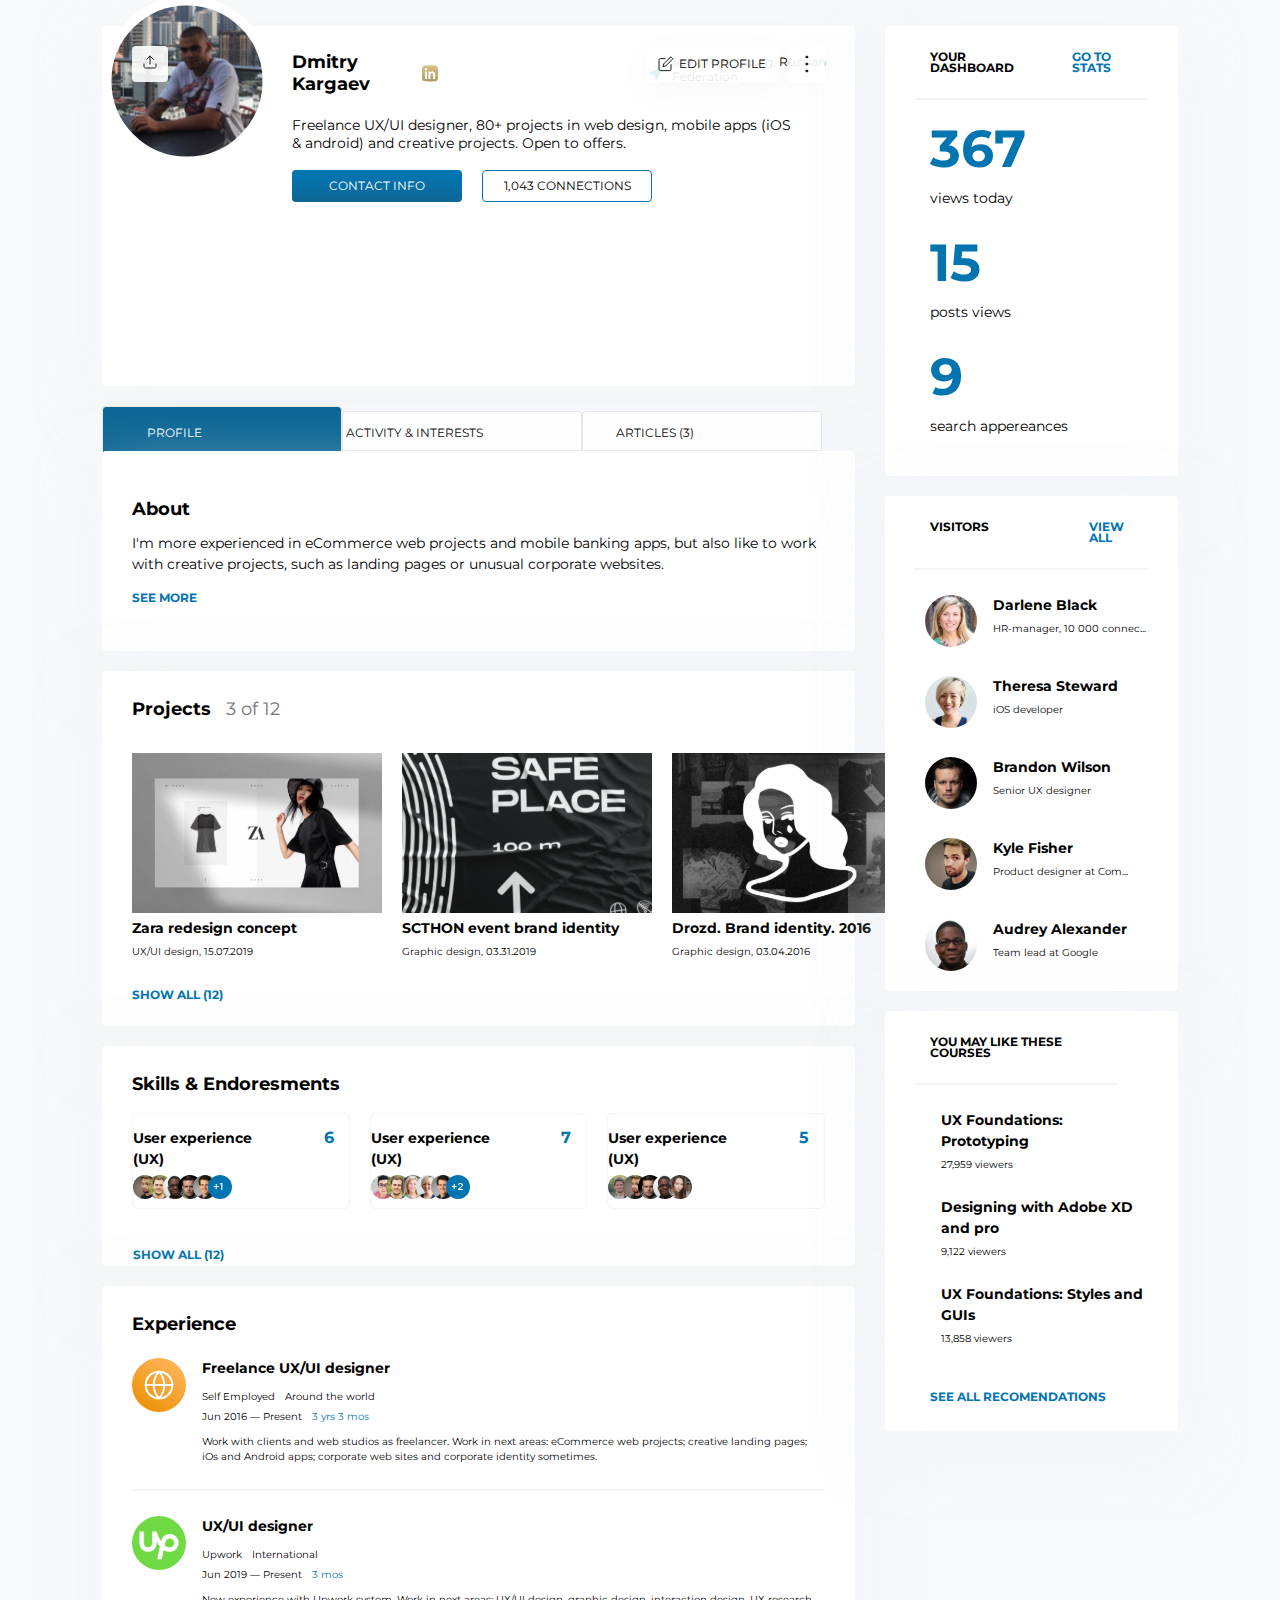
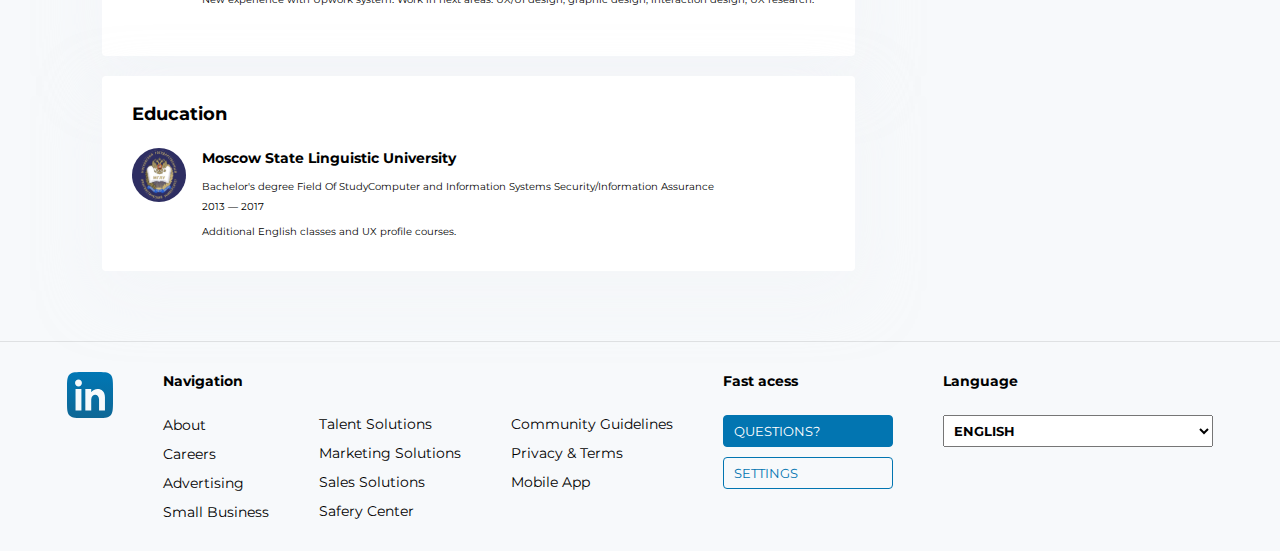
==== commit 9427c76a: "almost finished" ====
--- a/pages/index.html
+++ b/pages/index.html
@@ -1,59 +1,412 @@
 <!DOCTYPE html>
 <html lang="pt-br">
-<head>
-    <meta charset="UTF-8">
-    <meta http-equiv="X-UA-Compatible" content="IE=edge">
-    <meta name="viewport" content="width=device-width, initial-scale=1.0">
-    <link rel="stylesheet" href="../src/components/style.css">
+  <head>
+    <meta charset="UTF-8" />
+    <meta http-equiv="X-UA-Compatible" content="IE=edge" />
+    <meta name="viewport" content="width=device-width, initial-scale=1.0" />
+    <link rel="stylesheet" href="../src/components/style.css" />
     <title>LinkedIn</title>
-</head>
-<body>
-    
+  </head>
+  <body>
+    <header></header>
+    <div class="container-pattern">
+      <div class="container-70-profile">
+        <div class="box-container-feed">
+          <img src="../src/img/profile-img/profile-cape.svg" alt="" />
+
+          <div class="edit-profile">
+            <button class="button-upload">
+              <img src="../src/img/profile-img/upload.svg" alt="" />
+            </button>
+          </div>
+          <div class="edit-profile-container">
+            <button class="button-edit-profile">
+              <img src="../src/img/feed-img/edit.svg" alt="" />
+              <p class="edit-profile-text">EDIT PROFILE</p>
+            </button>
+            <button class="button-three-points">
+              <img src="../src/img/feed-img/more-horizontal.svg" alt="" />
+            </button>
+          </div>
+          <div class="profile-bio">
+            <div class="profile-photo">
+              <img src="../src/img/feed-img/profile-photo.svg" alt="" />
+            </div>
+            <div class="bio">
+              <div class="flex">
+                <div class="name">
+                  <p class="text"><b>Dmitry Kargaev</b></p>
+                  <img src="../src/img/feed-img/linkedin-logo.svg" alt="" />
+                </div>
+                <div class="location">
+                  <img
+                    class="location-img"
+                    src="../src/img/feed-img/send.svg"
+                    alt=""
+                  />
+                  <p class="text-2">Saint Petersburg, Russian Federation</p>
+                </div>
+              </div>
+              <div class="description">
+                <p class="text-3">
+                  Freelance UX/UI designer, 80+ projects in web design, mobile
+                  apps (iOS & android) and creative projects. Open to offers.
+                </p>
+              </div>
+              <div class="contact-info">
+                <button class="info text-button">CONTACT INFO</button>
+                <button class="conections text-button-2">
+                  1,043 CONNECTIONS
+                </button>
+              </div>
+            </div>
+          </div>
+        </div>
+        <div class="buttons-about">
+            <button class="profile-about">
+              <p class="card-about">PROFILE</p>
+            </button>
+             <button class="interestes-about">
+              <p class="card-about">ACTIVITY & INTERESTS</p>
+            </button>
+            <button class="articles-about">
+              <p class="card-about">ARTICLES (3)</p>
+            </button>
+          </div>
+        <div class="box-container-feed-2">
+          <div class="about">
+            <p class="about-title"><b>About</b></p>
+            <p class="about-text">
+              I'm more experienced in eCommerce web projects and mobile banking
+              apps, but also like to work with creative projects, such as
+              landing pages or unusual corporate websites.
+            </p>
+            <a class="link-see-more" href="#"> <b>SEE MORE</b></a>
+          </div>
+        </div>
+        <div class="box-container-feed-3">
+          <div class="projects">
+            <p class="title-projects"><b>Projects</b></p>
+            <p class="subtitle-projects">3 of 12</p>
+          </div>
+          <div class="photos-projects">
+            <div class="projects-carrosel">
+              <img src="../src/img/feed-img/zara.svg" alt="" />
+              <p class="projects-title-carrosel">
+                <b>Zara redesign concept</b>
+              </p>
+              <p class="projects-subtitle-carrosel">UX/UI design, 15.07.2019</p>
+              <a class="show-all" href="#"> <b>SHOW ALL (12)</b></a>
+            </div>
+            <div class="projects-carrosel">
+              <img src="../src/img/feed-img/event.svg" alt="" />
+              <p class="projects-title-carrosel">
+                <b> SCTHON event brand identity</b>
+              </p>
+              <p class="projects-subtitle-carrosel">
+                Graphic design, 03.31.2019
+              </p>
+            </div>
+            <div class="projects-carrosel">
+              <img src="../src/img/feed-img/drozd.svg" alt="" />
+              <p class="projects-title-carrosel">
+                <b>Drozd. Brand identity. 2016</b>
+              </p>
+              <p class="projects-subtitle-carrosel">
+                Graphic design, 03.04.2016
+              </p>
+            </div>
+          </div>
+        </div>
+
+        <div class="box-container-feed-4">
+          <div class="skills">
+            <p class="title-skills"><b>Skills & Endoresments</b></p>
+          </div>
+          <div class="users">
+            <div class="ux">
+              <div class="number-flex">
+                <p class="title-ux"><b>User experience (UX)</b></p>
+                <p class="number"><b>6</b></p>
+              </div>
+              <img src="../src/img/profile-img/users-1-skills.svg" alt="" />
+
+              <div class="show-all-div">
+                <a class="show-all" href="#"> <b>SHOW ALL (12)</b></a>
+              </div>
+            </div>
+            <div class="ux">
+              <div class="number-flex">
+                <p class="title-ux"><b>User experience (UX)</b></p>
+                <p class="number"><b>7</b></p>
+              </div>
+              <img src="../src/img/profile-img/users-2-skills.svg" alt="" />
+            </div>
+            <div class="ux">
+              <div class="number-flex">
+                <p class="title-ux"><b>User experience (UX)</b></p>
+                <p class="number"><b>5</b></p>
+              </div>
+              <img src="../src/img/profile-img/users-3-skills.svg" alt="" />
+            </div>
+          </div>
+        </div>
+
+        <div class="box-container-feed-5">
+          <p class="title-experience"><b>Experience</b></p>
+          <div class="experience-section-1">
+            <div class="freelancer-img">
+              <img src="../src/img/feed-img/freelancer-ux.svg" alt="" />
+            </div>
+            <div class="experience-section-1-column">
+              <p class="freelancer-title"><b>Freelance UX/UI designer</b></p>
+              <div class="second-text">
+                <p class="self-description">Self Employed</p>
+                <p class="self-description">Around the world</p>
+              </div>
+              <div class="second-text">
+                <p class="date-descripiton">Jun 2016 — Present</p>
+                <p class="year-descripiton">3 yrs 3 mos</p>
+              </div>
+              <p class="description-final-text">
+                Work with clients and web studios as freelancer. Work in next
+                areas: eCommerce web projects; creative landing pages; iOs and
+                Android apps; corporate web sites and corporate identity
+                sometimes.
+              </p>
+            </div>
+          </div>
+          <hr />
+          <div class="experience-section-1">
+            <div class="freelancer-img">
+              <img src="../src//img/feed-img/ux.svg" alt="" />
+            </div>
+            <div class="experience-section-1-column">
+              <p class="freelancer-title"><b>UX/UI designer</b></p>
+              <div class="second-text">
+                <p class="self-description">Upwork</p>
+                <p class="self-description">International</p>
+              </div>
+              <div class="second-text">
+                <p class="date-descripiton">Jun 2019 — Present</p>
+                <p class="year-descripiton">3 mos</p>
+              </div>
+              <p class="description-final-text">
+                New experience with Upwork system. Work in next areas: UX/UI
+                design, graphic design, interaction design, UX research.
+              </p>
+            </div>
+          </div>
+        </div>
+
+        <div class="box-container-feed-6">
+          <div class="skills">
+            <p class="title-skills"><b>Education</b></p>
+          </div>
+          <div class="experience-section-1">
+            <div class="freelancer-img">
+              <img src="../src/img/feed-img/moscow.svg" alt="" />
+            </div>
+            <div class="experience-section-1-column">
+              <p class="freelancer-title">
+                <b>Moscow State Linguistic University</b>
+              </p>
+              <div class="second-text">
+                <p class="self-description">
+                  Bachelor's degree Field Of StudyComputer and Information
+                  Systems Security/Information Assurance
+                </p>
+              </div>
+              <div class="second-text">
+                <p class="date-descripiton">2013 — 2017</p>
+              </div>
+              <p class="description-final-text">
+                Additional English classes and UX profile courses​.
+              </p>
+            </div>
+          </div>
+        </div>
+      </div>
+      <div class="container-30-profile">
+        <div class="box-container-right">
+          <div class="title-container-right">
+            <p class="dash-board"><b>YOUR DASHBOARD</b></p>
+            <a class="go-stats" href="#"><b>GO TO STATS</b></a>
+          </div>
+          <hr />
+          <div class="numbers-dashboard">
+            <p class="style-numbers"><b>367</b></p>
+            <p class="style-text">views today</p>
+          </div>
+          <div class="numbers-dashboard">
+            <p class="style-numbers"><b>15</b></p>
+            <p class="style-text">posts views</p>
+          </div>
+          <div class="numbers-dashboard">
+            <p class="style-numbers"><b>9</b></p>
+            <p class="style-text">search appereances</p>
+          </div>
+        </div>
+        <div class="box-container-right-2">
+          <div class="title-container-right-2">
+            <p class="dash-board"><b>VISITORS</b></p>
+            <p class="go-stats"><b>VIEW ALL</b></p>
+          </div>
+          <hr />
+          <div class="experience-section-1">
+            <div class="visitors-img">
+              <img src="../src/img/profile-img/darlene-black.svg" alt="" />
+            </div>
+            <div class="experience-section-1-column">
+              <p class="freelancer-title"><b>Darlene Black</b></p>
+              <div class="carreer">
+                <p class="self-description">HR-manager, 10 000 connec...</p>
+              </div>
+            </div>
+          </div>
+          <div class="experience-section-1">
+            <div class="visitors-img">
+              <img src="../src/img/profile-img/theresa-steward.svg" alt="" />
+            </div>
+            <div class="experience-section-1-column">
+              <p class="freelancer-title"><b>Theresa Steward</b></p>
+              <div class="carreer">
+                <p class="self-description">iOS developer</p>
+              </div>
+            </div>
+          </div>
+
+          <div class="experience-section-1">
+            <div class="visitors-img">
+              <img src="../src/img/profile-img/brandon-wilson.svg" alt="" />
+            </div>
+            <div class="experience-section-1-column">
+              <p class="freelancer-title"><b>Brandon Wilson</b></p>
+              <div class="carreer">
+                <p class="self-description">Senior UX designer</p>
+              </div>
+            </div>
+          </div>
+
+          <div class="experience-section-1">
+            <div class="visitors-img">
+              <img src="../src/img/profile-img/kyle-fisher.svg" alt="" />
+            </div>
+            <div class="experience-section-1-column">
+              <p class="freelancer-title"><b>Kyle Fisher</b></p>
+              <div class="carreer">
+                <p class="self-description">Product designer at Com...</p>
+              </div>
+            </div>
+          </div>
+
+          <div class="experience-section-1">
+            <div class="visitors-img">
+              <img src="../src/img/profile-img/audrey-alexander.svg" alt="" />
+            </div>
+            <div class="experience-section-1-column">
+              <p class="freelancer-title"><b>Audrey Alexander</b></p>
+              <div class="carreer">
+                <p class="self-description">Team lead at Google</p>
+              </div>
+            </div>
+          </div>
+        </div>
+        <div class="box-container-right-3">
+          <div class="title-container-right-2">
+            <p class="dash-board"><b>YOU MAY LIKE THESE COURSES</b></p>
+          </div>
+          <hr />
+          <div class="experience-section-1">
+            <div class="visitors-img">
+              <img src="../src/img/feed-img/foundations.svg" alt="" />
+            </div>
+            <div class="experience-section-1-column">
+              <p class="freelancer-title"><b>UX Foundations: Prototyping</b></p>
+              <div class="carreer">
+                <p class="self-description">27,959 viewers</p>
+              </div>
+            </div>
+          </div>
+          <div class="experience-section-1">
+            <div class="visitors-img">
+              <img src="../src/img/profile-img/designing-with.svg" alt="" />
+            </div>
+            <div class="experience-section-1-column">
+              <p class="freelancer-title">
+                <b>Designing with Adobe XD and pro</b>
+              </p>
+              <div class="carreer">
+                <p class="self-description">9,122 viewers</p>
+              </div>
+            </div>
+          </div>
+          <div class="experience-section-1">
+            <div class="visitors-img">
+              <img src="../src/img/profile-img/ux-styles.svg" alt="" />
+            </div>
+            <div class="experience-section-1-column">
+              <p class="freelancer-title">
+                <b>UX Foundations: Styles and GUIs</b>
+              </p>
+              <div class="carreer">
+                <p class="self-description">13,858 viewers</p>
+              </div>
+            </div>
+          </div>
+
+          <p class="show-all-2"><b>SEE ALL RECOMENDATIONS</b></p>
+        </div>
+      </div>
+    </div>
     <footer>
-        <div class="imgs-footer-logo">
-            <img src="../src/img/header-img/logo.svg" alt="">
-            <img src="../src/img/header-img/linkedin-txt-footer.svg" alt="">
-        </div>
-        <div class="col01-footer">
-            <ul>
-                <li><h3>Navigation</h3></li>
-                <li><a href="#">About</a></li>
-                <li><a href="#">Careers</a></li>
-                <li><a href="#">Advertising</a></li>
-                <li><a href="#">Small Business</a></li>
-            </ul>
-        </div>
-        <div class="coltxt-footer">
-            <ul>
-                <li><a href="#">Talent Solutions</a></li>
-                <li><a href="#">Marketing Solutions</a></li>
-                <li><a href="#">Sales Solutions</a></li>
-                <li><a href="#">Safery Center</a></li>
-            </ul>
-        </div>
-        <div class="coltxt-footer">
-            <ul>
-                <li><a href="#">Community Guidelines</a></li>
-                <li><a href="#">Privacy & Terms</a></li>
-                <li><a href="#">Mobile App</a></li>
-            </ul>
-        </div>
-        <div class="col02-footer">
-            <h3>Fast acess</h3>
-            <div class="bts-on-footer">
-                <button class="blue-button-ft">QUESTIONS?<i class="fa-regular fa-circle-question"></i></button>
-                <button class="off-button-ft">SETTINGS<i class="fa-solid fa-gear"></i></button>
-            </div>
-            
-        </div>
-        <div class="col02-footer">
-            <h3>Language</h3>
-           <select name="lang" id="">
-                <option value="english">ENGLISH</option>
-                <option value="pt-br">PORTUGUÊS</option>
-                <option value="spanish">ESPANHOL</option>
-           </select> 
-        </div>
+      <div class="imgs-footer-logo">
+        <img src="../src/img/header-img/logo.svg" alt="" />
+        <img src="../src/img/header-img/linkedin-txt-footer.svg" alt="" />
+      </div>
+      <div class="col01-footer">
+        <ul>
+          <li><h3>Navigation</h3></li>
+          <li><a href="#">About</a></li>
+          <li><a href="#">Careers</a></li>
+          <li><a href="#">Advertising</a></li>
+          <li><a href="#">Small Business</a></li>
+        </ul>
+      </div>
+      <div class="coltxt-footer">
+        <ul>
+          <li><a href="#">Talent Solutions</a></li>
+          <li><a href="#">Marketing Solutions</a></li>
+          <li><a href="#">Sales Solutions</a></li>
+          <li><a href="#">Safery Center</a></li>
+        </ul>
+      </div>
+      <div class="coltxt-footer">
+        <ul>
+          <li><a href="#">Community Guidelines</a></li>
+          <li><a href="#">Privacy & Terms</a></li>
+          <li><a href="#">Mobile App</a></li>
+        </ul>
+      </div>
+      <div class="col02-footer">
+        <h3>Fast acess</h3>
+        <div class="bts-on-footer">
+          <button class="blue-button-ft">
+            QUESTIONS?<i class="fa-regular fa-circle-question"></i>
+          </button>
+          <button class="off-button-ft">
+            SETTINGS<i class="fa-solid fa-gear"></i>
+          </button>
+        </div>
+      </div>
+      <div class="col02-footer">
+        <h3>Language</h3>
+        <select name="lang" id="">
+          <option value="english">ENGLISH</option>
+          <option value="pt-br">PORTUGUÊS</option>
+          <option value="spanish">ESPANHOL</option>
+        </select>
+      </div>
     </footer>
-</body>
-</html>+  </body>
+</html>
--- a/src/components/style.css
+++ b/src/components/style.css
@@ -1,10 +1,18 @@
+@import url('https://fonts.googleapis.com/css2?family=Montserrat:ital,wght@0,300;0,400;0,500;0,700;1,400&display=swap');
+
 @import url(./feed.css);
 @import url(./index.css);
 @import url(./constants.css);
+@import url(./header.css);
+@import url(./footer.css);
+@import url(./perso-text.css);
+@import url(./box-container.css);
+@import url(./container-body.css);
 
 * {
     margin: 0;
     padding: 0;
+    font-family: 'Montserrat', sans-serif;
 }
 
 body {
@@ -12,5 +20,8 @@
 }
 
 .container-pattern  {
-    margin: 2% 6%;
-}+    margin: 2% 8%;
+    display: flex;
+    gap: 30px;
+    box-sizing: border-box;
+}
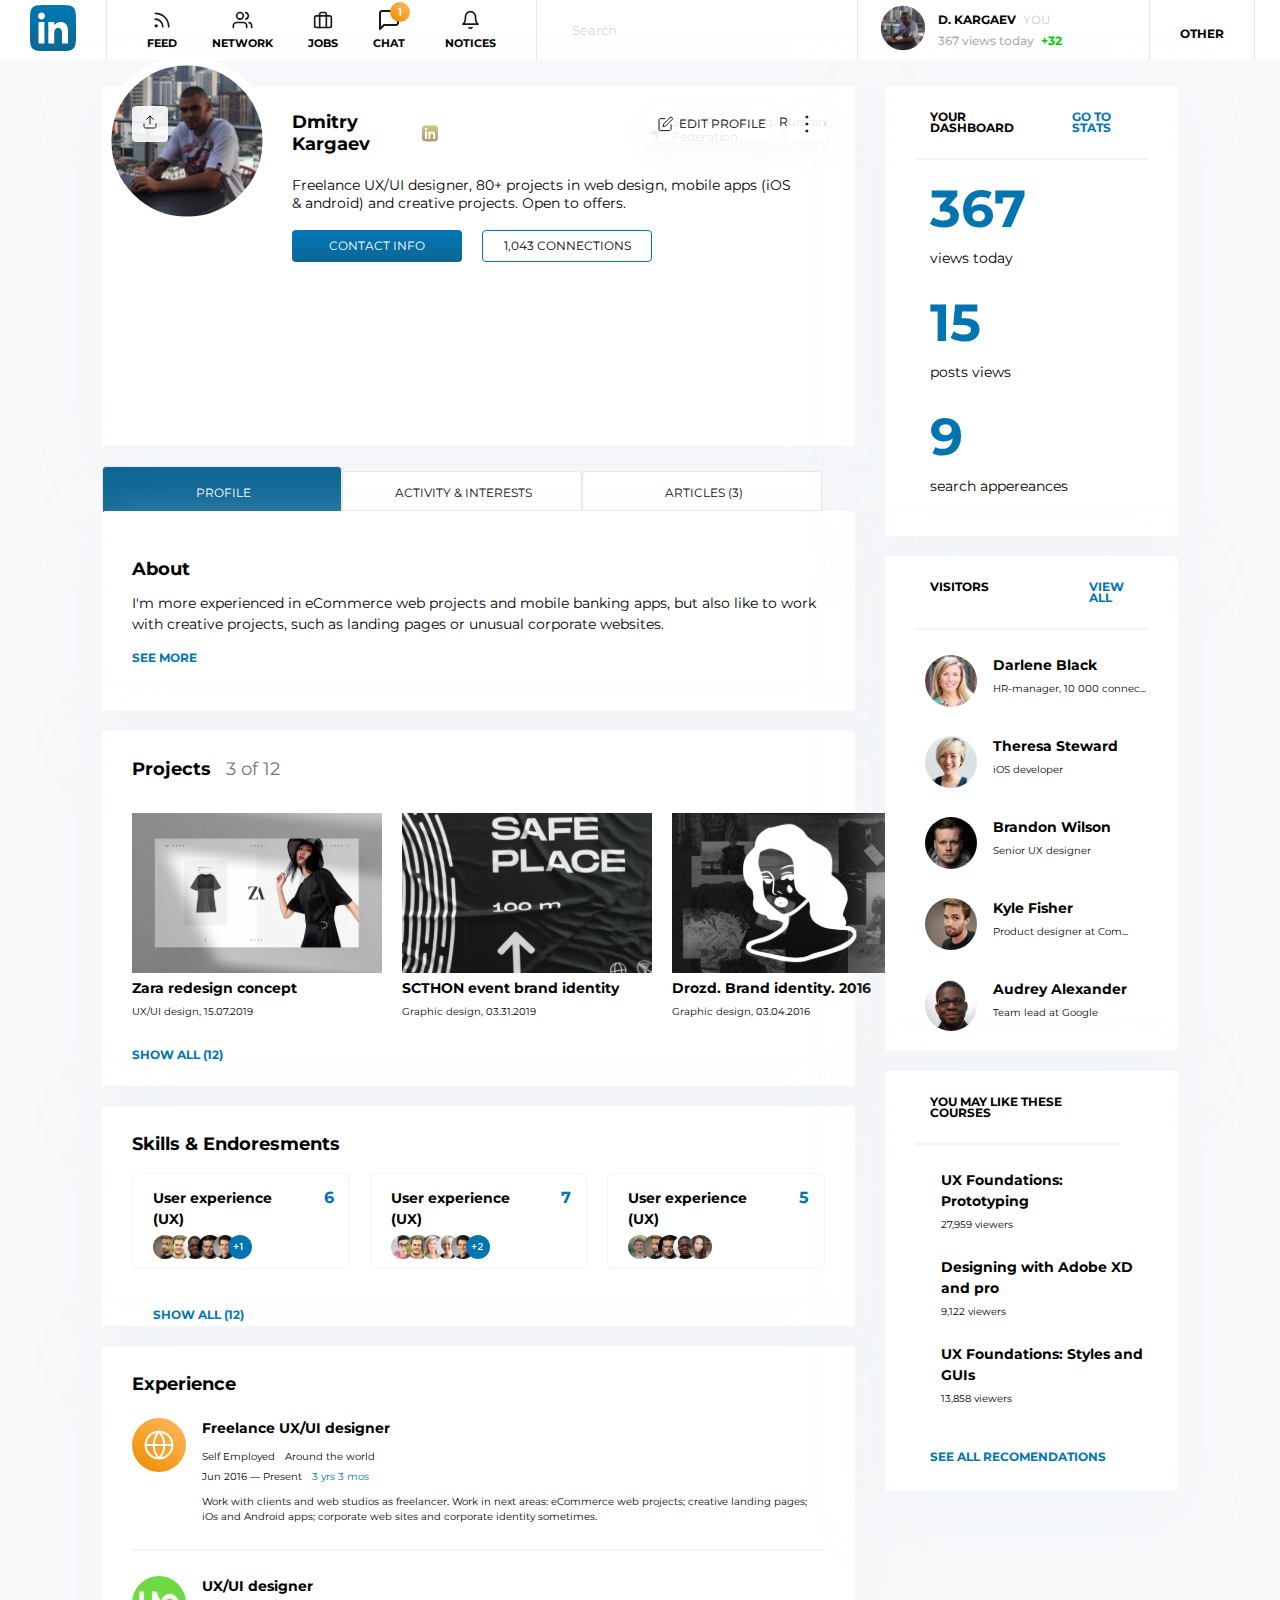
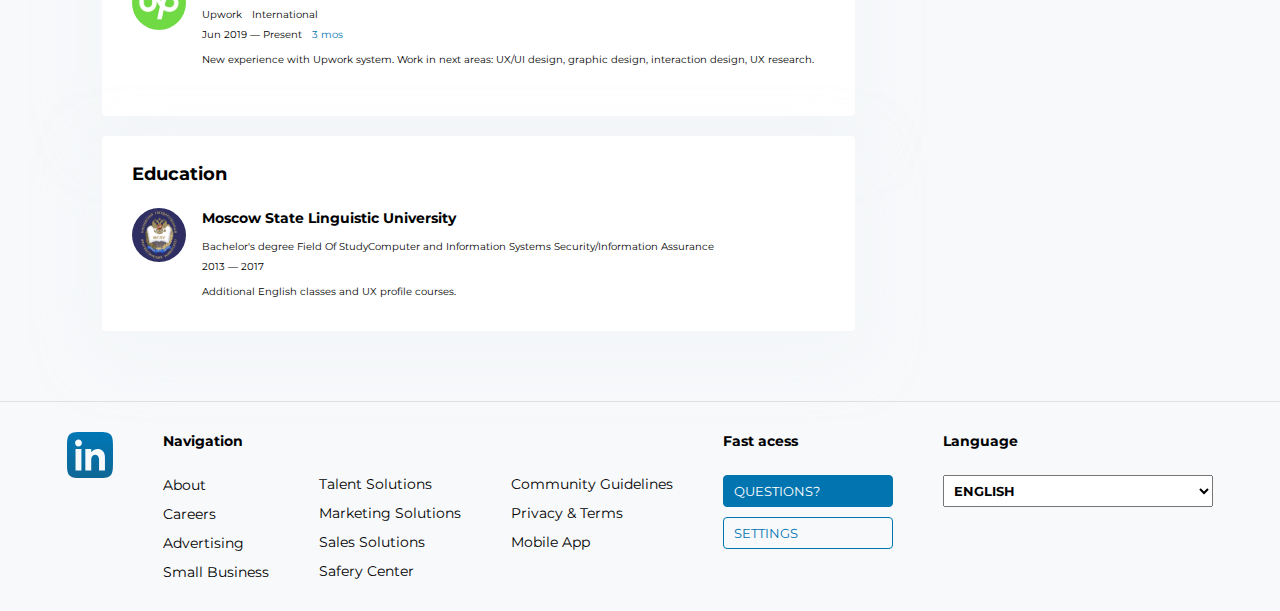
==== commit 22f47a30: "hot fix-2" ====
--- a/pages/index.html
+++ b/pages/index.html
@@ -8,7 +8,79 @@
     <title>LinkedIn</title>
   </head>
   <body>
-    <header></header>
+    <header>
+      <nav>
+        <!-- Logo Header -->
+        <div class="header-divisor">
+          <div class="header-logo">
+            <a href=""><img src="../src/img/header-img/logo.svg" alt="" /></a>
+          </div>
+        </div>
+        <!-- Icons Header -->
+        <div class="header-divisor">
+          <div class="icons-header">
+            <div class="icon-on-header">
+              <img src="../src/img/header-img/wifi-header.svg" alt="" />
+              <h1>FEED</h1>
+            </div>
+            <div class="icon-on-header">
+              <img src="../src/img/header-img/users-header.svg" alt="" />
+              <h1>NETWORK</h1>
+            </div>
+            <div class="icon-on-header">
+              <img src="../src/img/header-img/work-header.svg" alt="" />
+              <h1>JOBS</h1>
+            </div>
+            <div class="icon-on-header">
+              <img src="../src/img/header-img/msg-header.svg" alt="" />
+              <h1>CHAT</h1>
+            </div>
+            <img
+              src="../src/img/header-img/chat-count.svg"
+              class="chat-count-alert"
+              alt=""
+            />
+            <div class="icon-on-header">
+              <img src="../src/img/header-img/bell-header.svg" alt="" />
+              <h1>NOTICES</h1>
+            </div>
+          </div>
+        </div>
+
+        <!-- Search Header -->
+        <div class="header-divisor">
+          <div class="search-header">
+            <i class="fa-solid fa-magnifying-glass"></i>
+            <input type="text" placeholder="Search" />
+          </div>
+        </div>
+
+        <!-- Profile Header -->
+        <div class="header-divisor">
+          <div class="profile-header">
+            <div>
+              <img src="../src/img/feed-img/dmitry-kargaev-feed.svg" alt="" />
+            </div>
+
+            <div class="gapper-header">
+              <div class="text-header-profile">
+                <h1>D. KARGAEV</h1>
+                <h2>YOU</h2>
+              </div>
+              <div class="text-header-profile2">
+                <h1>367 views today</h1>
+                <h2>+32</h2>
+                <i class="fa-solid fa-arrow-trend-up"></i>
+              </div>
+            </div>
+          </div>
+        </div>
+        <div class="header-divisor other-header">
+          <i class="fa-solid fa-ellipsis"></i>
+          <h1>OTHER</h1>
+        </div>
+      </nav>
+    </header>
     <div class="container-pattern">
       <div class="container-70-profile">
         <div class="box-container-feed">
@@ -63,16 +135,16 @@
           </div>
         </div>
         <div class="buttons-about">
-            <button class="profile-about">
-              <p class="card-about">PROFILE</p>
-            </button>
-             <button class="interestes-about">
-              <p class="card-about">ACTIVITY & INTERESTS</p>
-            </button>
-            <button class="articles-about">
-              <p class="card-about">ARTICLES (3)</p>
-            </button>
-          </div>
+          <button class="profile-about">
+            <p class="card-about">PROFILE</p>
+          </button>
+          <button class="interestes-about">
+            <p class="card-about">ACTIVITY & INTERESTS</p>
+          </button>
+          <button class="articles-about">
+            <p class="card-about">ARTICLES (3)</p>
+          </button>
+        </div>
         <div class="box-container-feed-2">
           <div class="about">
             <p class="about-title"><b>About</b></p>
@@ -118,7 +190,6 @@
             </div>
           </div>
         </div>
-
         <div class="box-container-feed-4">
           <div class="skills">
             <p class="title-skills"><b>Skills & Endoresments</b></p>
@@ -151,7 +222,6 @@
             </div>
           </div>
         </div>
-
         <div class="box-container-feed-5">
           <p class="title-experience"><b>Experience</b></p>
           <div class="experience-section-1">
@@ -198,7 +268,6 @@
             </div>
           </div>
         </div>
-
         <div class="box-container-feed-6">
           <div class="skills">
             <p class="title-skills"><b>Education</b></p>
--- a/src/components/style.css
+++ b/src/components/style.css
@@ -8,6 +8,7 @@
 @import url(./perso-text.css);
 @import url(./box-container.css);
 @import url(./container-body.css);
+@import url(./header.css);
 
 * {
     margin: 0;
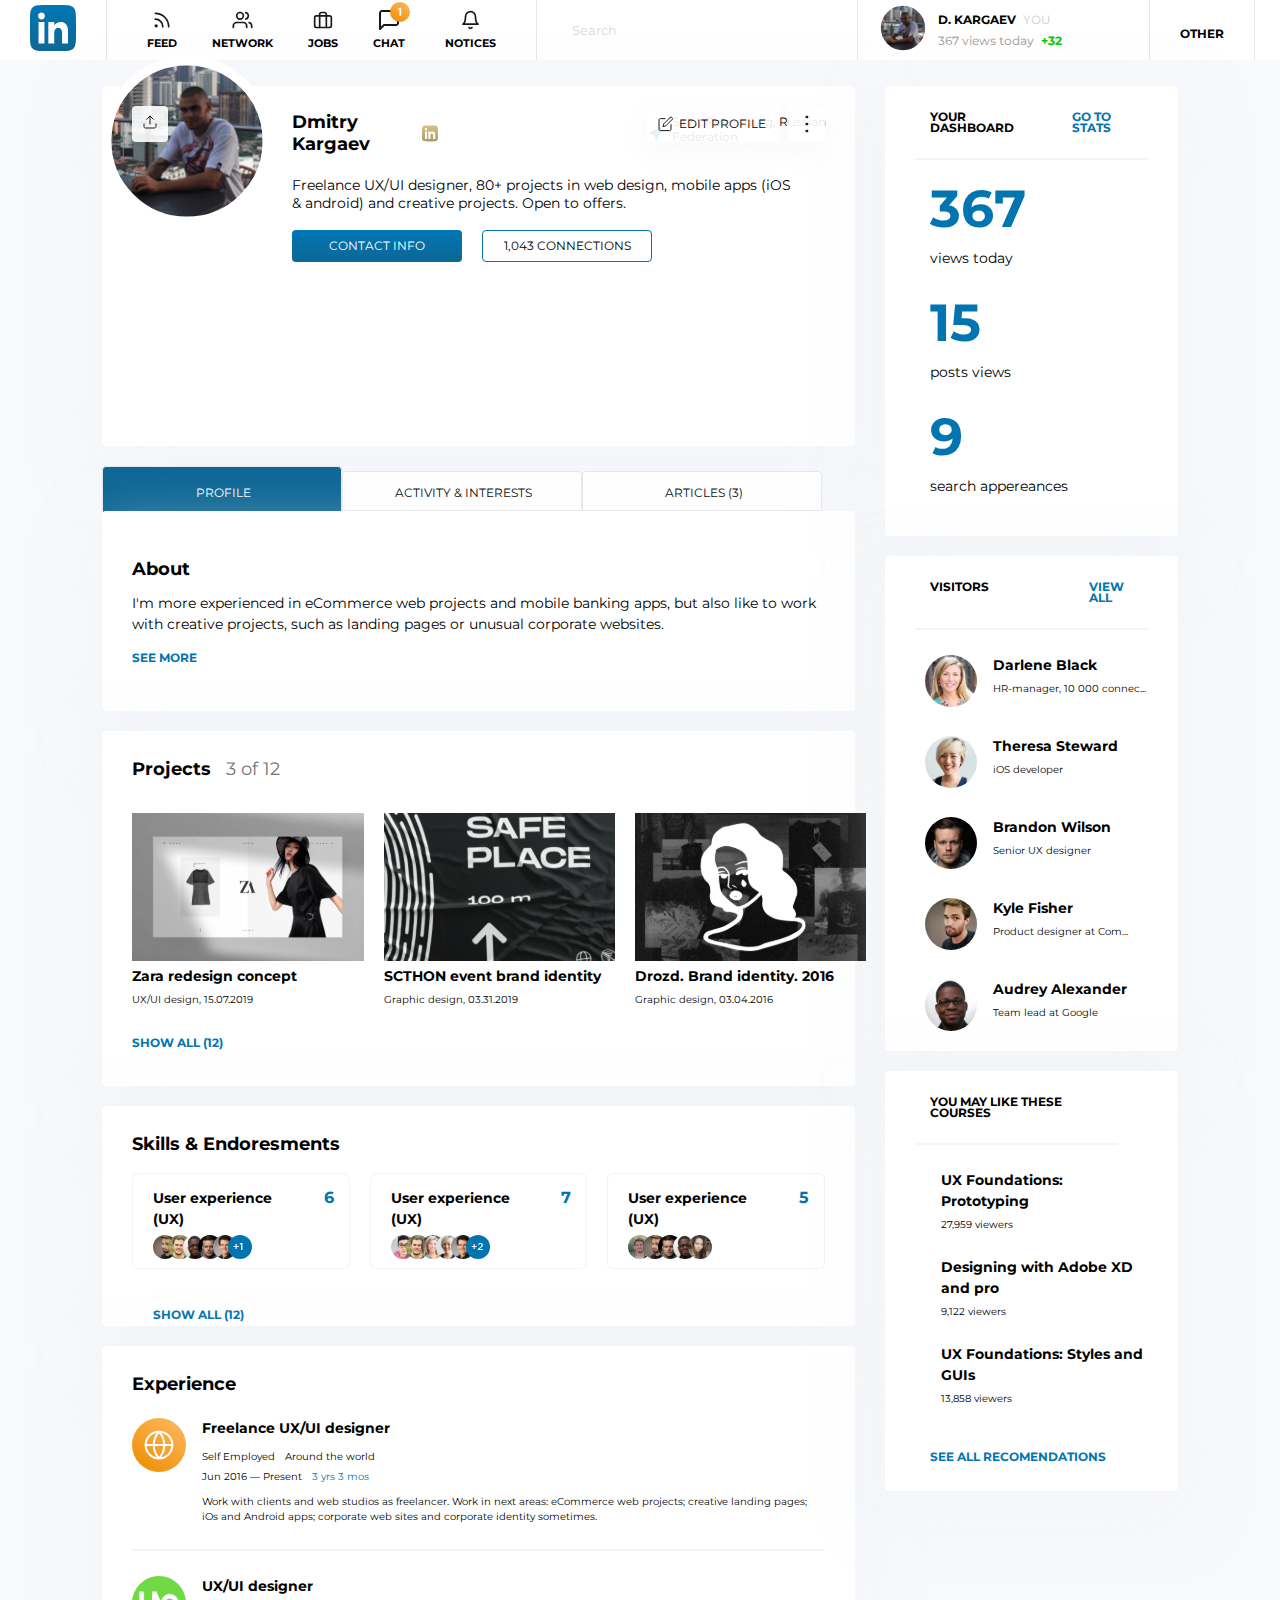
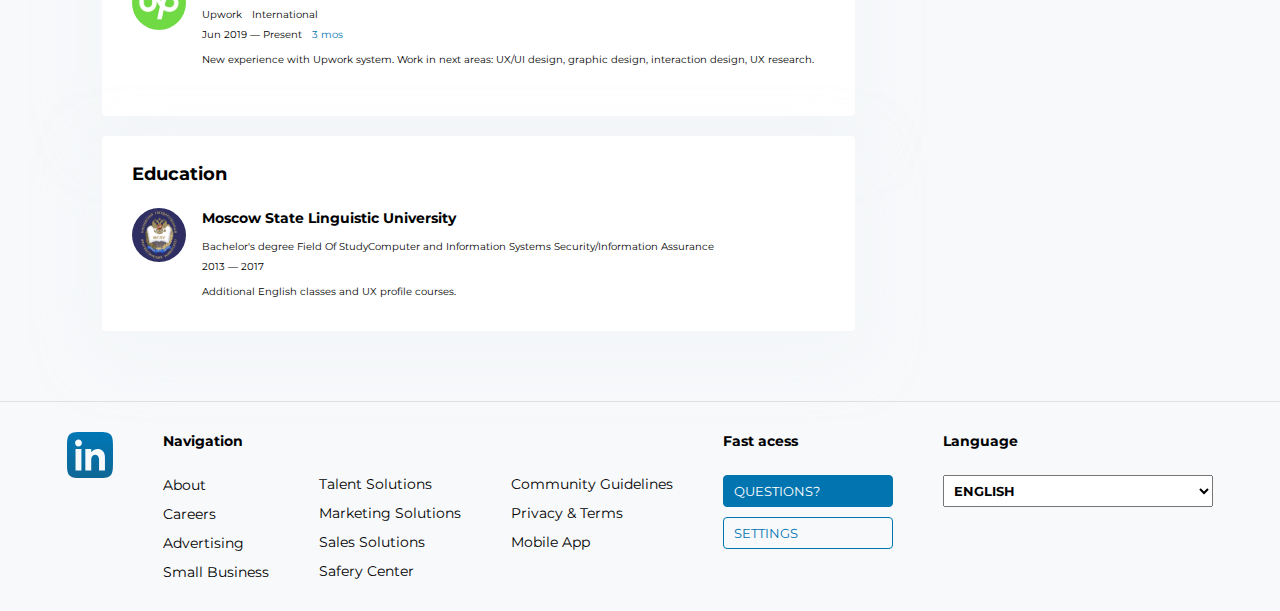
==== commit 005c3cf3: "Projeto final" ====
--- a/pages/index.html
+++ b/pages/index.html
@@ -13,14 +13,14 @@
         <!-- Logo Header -->
         <div class="header-divisor">
           <div class="header-logo">
-            <a href=""><img src="../src/img/header-img/logo.svg" alt="" /></a>
-          </div>
-        </div>
+              <a href="./index.html"><img src="../src/img/header-img/logo.svg" alt=""></a>
+          </div>
+      </div>
         <!-- Icons Header -->
         <div class="header-divisor">
           <div class="icons-header">
             <div class="icon-on-header">
-              <img src="../src/img/header-img/wifi-header.svg" alt="" />
+              <a href="./feed.html"><img src="../src/img/header-img/wifi-header.svg" alt="" /></a>
               <h1>FEED</h1>
             </div>
             <div class="icon-on-header">
@@ -246,7 +246,7 @@
               </p>
             </div>
           </div>
-          <hr />
+          <hr class="hr-nova"/>
           <div class="experience-section-1">
             <div class="freelancer-img">
               <img src="../src//img/feed-img/ux.svg" alt="" />
@@ -302,7 +302,7 @@
             <p class="dash-board"><b>YOUR DASHBOARD</b></p>
             <a class="go-stats" href="#"><b>GO TO STATS</b></a>
           </div>
-          <hr />
+          <hr class="hr-nova" />
           <div class="numbers-dashboard">
             <p class="style-numbers"><b>367</b></p>
             <p class="style-text">views today</p>
@@ -321,7 +321,7 @@
             <p class="dash-board"><b>VISITORS</b></p>
             <p class="go-stats"><b>VIEW ALL</b></p>
           </div>
-          <hr />
+          <hr class="hr-nova" />
           <div class="experience-section-1">
             <div class="visitors-img">
               <img src="../src/img/profile-img/darlene-black.svg" alt="" />
@@ -385,7 +385,7 @@
           <div class="title-container-right-2">
             <p class="dash-board"><b>YOU MAY LIKE THESE COURSES</b></p>
           </div>
-          <hr />
+          <hr class="hr-nova" />
           <div class="experience-section-1">
             <div class="visitors-img">
               <img src="../src/img/feed-img/foundations.svg" alt="" />
